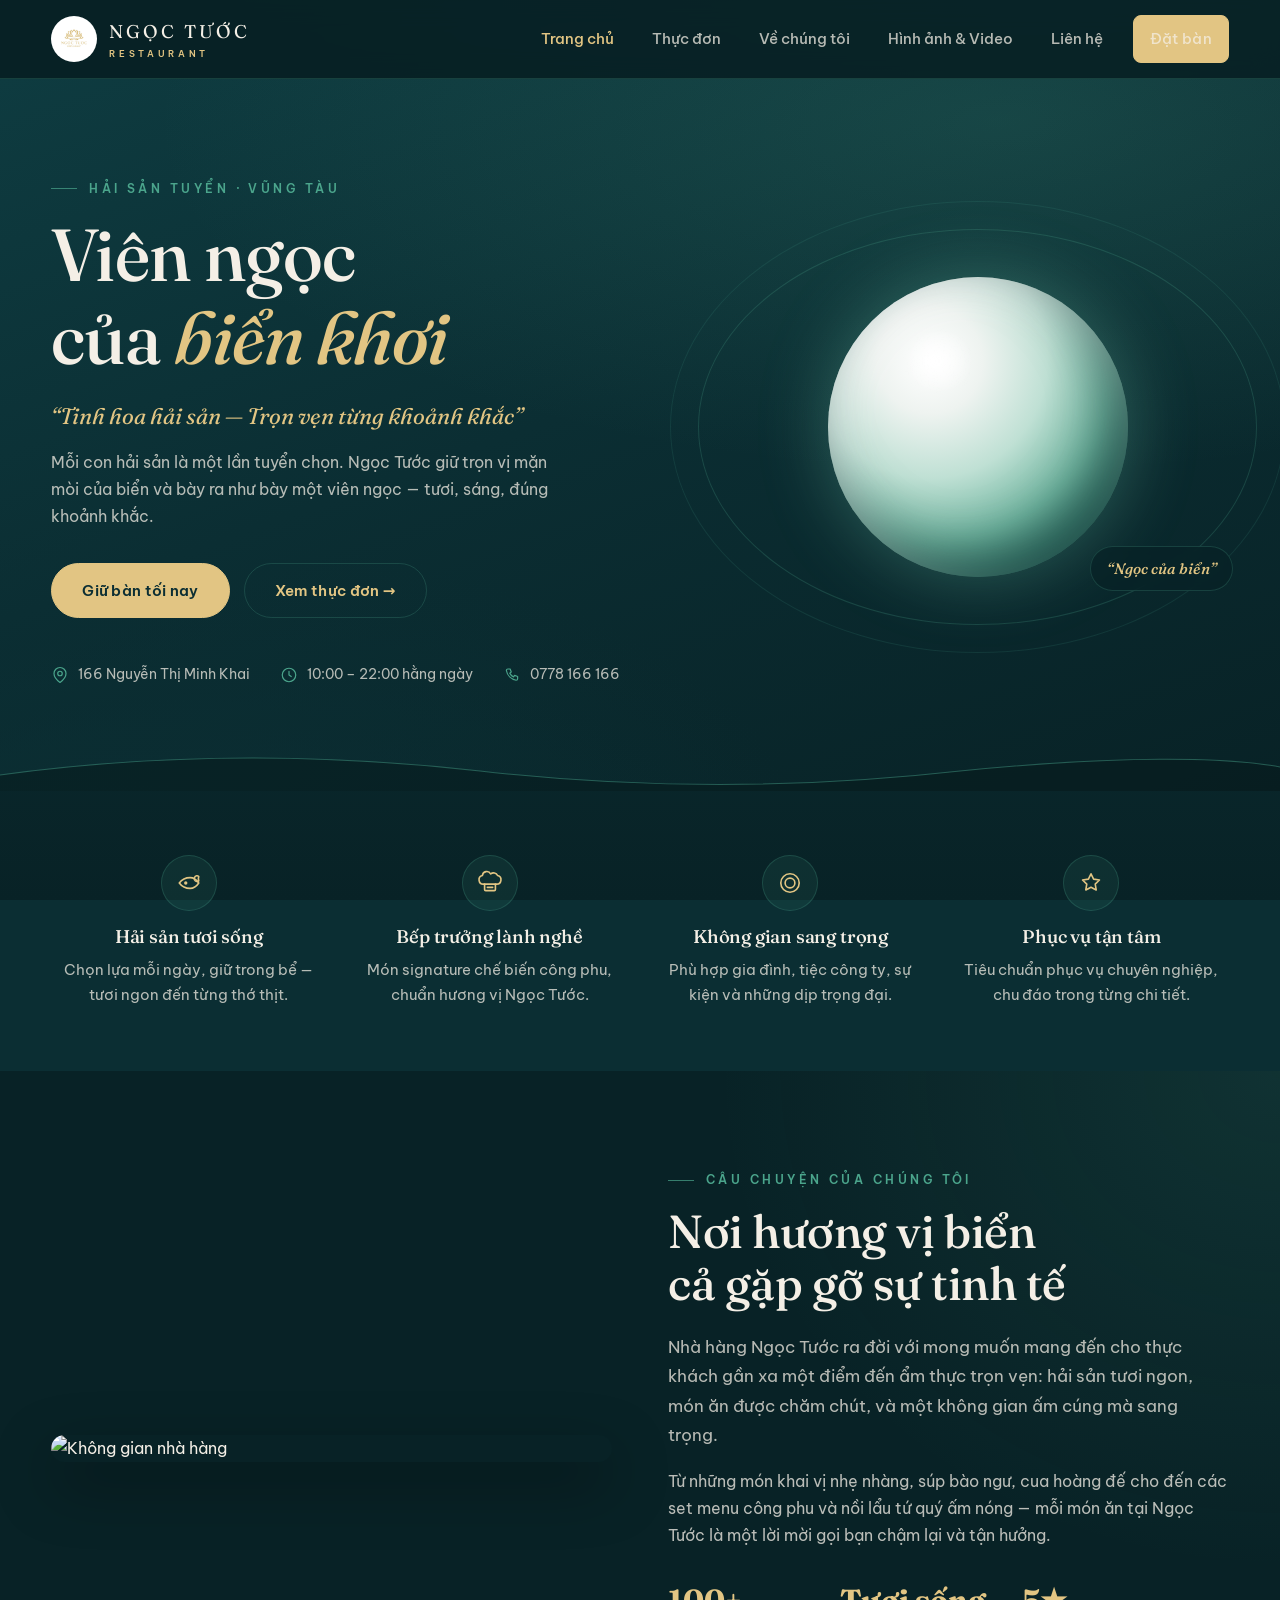
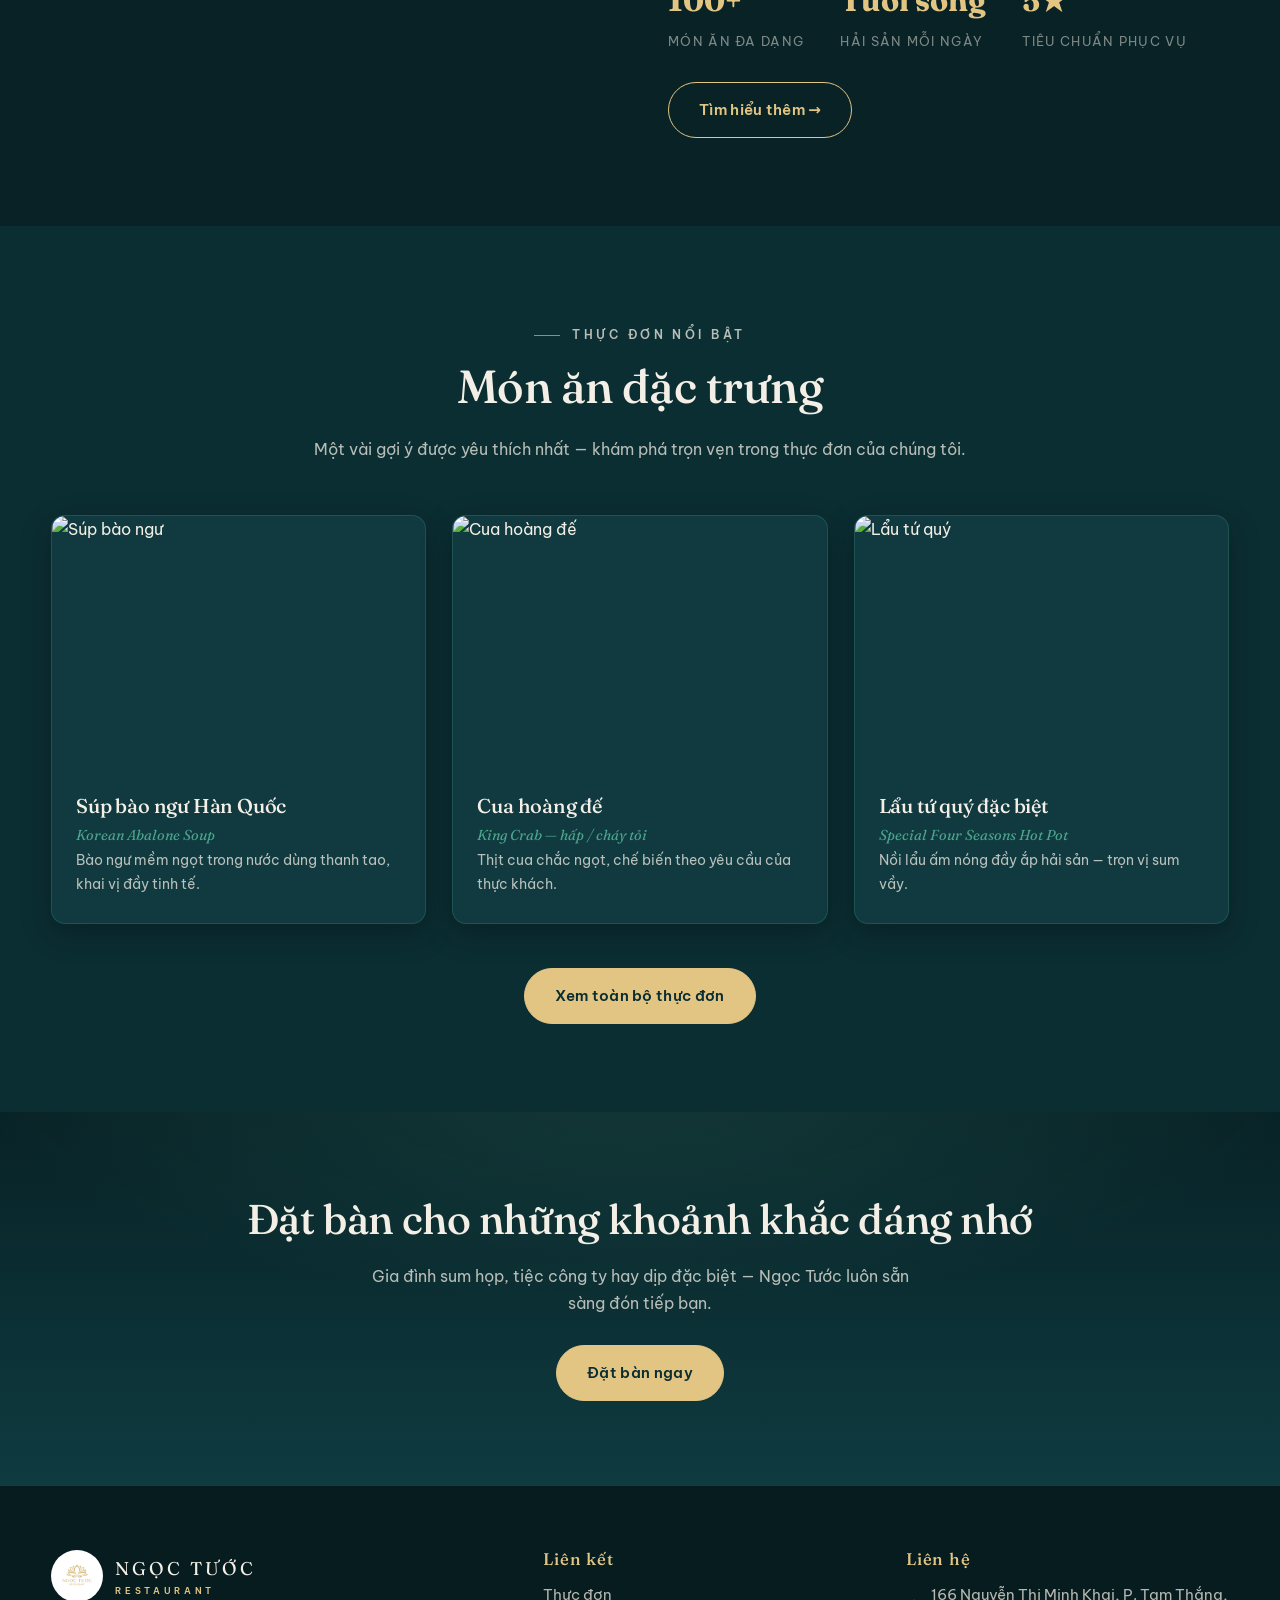
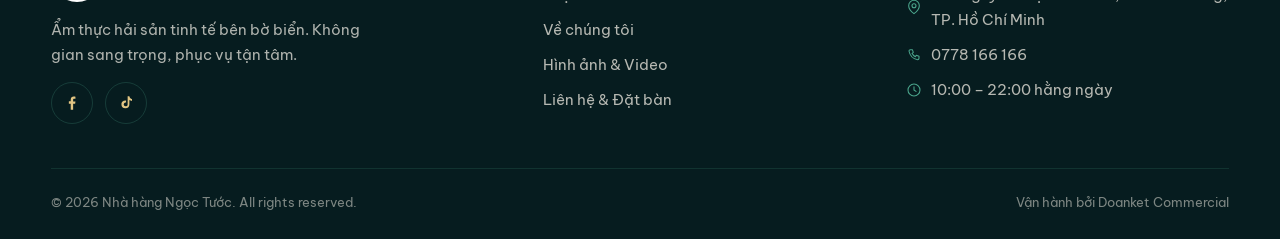
==== index.html @ 62fc62b0 "Khởi tạo website Nhà hàng Ngọc Tước Website tĩnh 5 trang (index, menu, about, gallery, contact) theo" ====
<!DOCTYPE html>
<html lang="vi">
<head>
<meta charset="UTF-8">
<meta name="viewport" content="width=device-width, initial-scale=1.0">
<title>Nhà hàng Ngọc Tước — Ẩm thực hải sản tinh tế | Vũng Tàu</title>
<meta name="description" content="Nhà hàng Ngọc Tước — không gian ẩm thực hải sản tinh tế tại 166 Nguyễn Thị Minh Khai, Phường Tam Thắng, TP. Hồ Chí Minh. Đặt bàn, tiệc, sự kiện.">
<meta property="og:title" content="Nhà hàng Ngọc Tước — Ẩm thực hải sản tinh tế">
<meta property="og:description" content="Không gian sang trọng, hải sản tươi sống, phục vụ tận tâm tại Vũng Tàu.">
<meta property="og:type" content="restaurant">
<link rel="icon" href="assets/logo.jpg">
<link rel="preconnect" href="https://fonts.googleapis.com">
<link rel="preconnect" href="https://fonts.gstatic.com" crossorigin>
<link href="https://fonts.googleapis.com/css2?family=Fraunces:ital,opsz,wght@0,9..144,400;0,9..144,500;0,9..144,600;1,9..144,500&family=Be+Vietnam+Pro:wght@300;400;500;600;700&display=swap" rel="stylesheet">
<link rel="stylesheet" href="css/style.css">
</head>
<body>

<!-- ===== HEADER ===== -->
<header class="site-header">
  <div class="container nav">
    <a href="index.html" class="brand">
      <img src="assets/logo.jpg" alt="Logo Ngọc Tước">
      <span class="brand-name">NGỌC TƯỚC<small>RESTAURANT</small></span>
    </a>
    <button class="nav-toggle" aria-label="Menu">☰</button>
    <ul class="nav-links">
      <li><a href="index.html" class="active">Trang chủ</a></li>
      <li><a href="menu.html">Thực đơn</a></li>
      <li><a href="about.html">Về chúng tôi</a></li>
      <li><a href="gallery.html">Hình ảnh &amp; Video</a></li>
      <li><a href="contact.html">Liên hệ</a></li>
      <li class="nav-cta"><a href="contact.html#dat-ban" class="btn btn--gold">Đặt bàn</a></li>
    </ul>
  </div>
</header>

<!-- ===== HERO ===== -->
<section class="hero">
  <div class="container hero-inner">
    <div class="hero-copy">
      <p class="eyebrow">Hải sản tuyển · Vũng Tàu</p>
      <h1>Viên ngọc<br>của <em>biển khơi</em></h1>
      <p class="tagline">“Tinh hoa hải sản — Trọn vẹn từng khoảnh khắc”</p>
      <p class="sub">Mỗi con hải sản là một lần tuyển chọn. Ngọc Tước giữ trọn vị mặn mòi của biển và bày ra như bày một viên ngọc — tươi, sáng, đúng khoảnh khắc.</p>
      <div class="hero-actions">
        <a href="contact.html#dat-ban" class="btn btn--gold">Giữ bàn tối nay</a>
        <a href="menu.html" class="btn btn--ghost">Xem thực đơn →</a>
      </div>
      <div class="hero-meta">
        <span><svg viewBox="0 0 24 24" fill="none" stroke="currentColor" stroke-width="1.6" stroke-linecap="round" stroke-linejoin="round"><path d="M20 10c0 6-8 12-8 12s-8-6-8-12a8 8 0 0116 0z"/><circle cx="12" cy="10" r="3"/></svg>166 Nguyễn Thị Minh Khai</span>
        <span><svg viewBox="0 0 24 24" fill="none" stroke="currentColor" stroke-width="1.6" stroke-linecap="round" stroke-linejoin="round"><circle cx="12" cy="12" r="9"/><path d="M12 7v5l3 2"/></svg>10:00 – 22:00 hằng ngày</span>
        <span><svg viewBox="0 0 24 24" fill="none" stroke="currentColor" stroke-width="1.6" stroke-linecap="round" stroke-linejoin="round"><path d="M6.5 4h3l1.5 4-2 1.5a11 11 0 005 5l1.5-2 4 1.5v3a2 2 0 01-2 2A16 16 0 014.5 6a2 2 0 012-2z"/></svg>0778 166 166</span>
      </div>
    </div>
    <div class="hero-pearl" aria-hidden="true">
      <div class="ring two"></div>
      <div class="ring"></div>
      <div class="pearl"></div>
      <div class="pearl-tag"><b>“Ngọc của biển”</b></div>
    </div>
  </div>
  <svg class="tide" viewBox="0 0 1200 44" preserveAspectRatio="none" aria-hidden="true">
    <path d="M0,28 C150,6 300,6 450,24 C600,42 750,42 900,24 C1050,8 1150,10 1200,20 L1200,44 L0,44 Z" fill="rgba(6,26,29,.55)"/>
    <path d="M0,28 C150,6 300,6 450,24 C600,42 750,42 900,24 C1050,8 1150,10 1200,20" fill="none" stroke="rgba(75,165,140,.45)" stroke-width="1"/>
  </svg>
</section>

<!-- ===== FEATURES ===== -->
<section class="section section--tight">
  <div class="container">
    <div class="features">
      <div class="feature reveal"><div class="ic"><svg viewBox="0 0 24 24" fill="none" stroke="currentColor" stroke-width="1.5" stroke-linecap="round" stroke-linejoin="round"><path d="M3 12c3-4 7-5 10-5 4 0 6 2 8 5-2 3-4 5-8 5-3 0-7-1-10-5z"/><path d="M17 7c1-2 3-2 4-1-.5 1.5-.5 2.5 0 4-1 1-3 1-4-1"/><circle cx="9" cy="12" r=".8" fill="currentColor"/></svg></div><h3>Hải sản tươi sống</h3><p>Chọn lựa mỗi ngày, giữ trong bể — tươi ngon đến từng thớ thịt.</p></div>
      <div class="feature reveal"><div class="ic"><svg viewBox="0 0 24 24" fill="none" stroke="currentColor" stroke-width="1.5" stroke-linecap="round" stroke-linejoin="round"><path d="M6 13a4 4 0 01-1-7.9 4 4 0 017.6-1.4A4 4 0 0119 5.1 4 4 0 0118 13z"/><path d="M7 13v5a1 1 0 001 1h8a1 1 0 001-1v-5"/><path d="M9.5 16h5"/></svg></div><h3>Bếp trưởng lành nghề</h3><p>Món signature chế biến công phu, chuẩn hương vị Ngọc Tước.</p></div>
      <div class="feature reveal"><div class="ic"><svg viewBox="0 0 24 24" fill="none" stroke="currentColor" stroke-width="1.5" stroke-linecap="round" stroke-linejoin="round"><circle cx="12" cy="12" r="8.5"/><circle cx="12" cy="12" r="4.5"/></svg></div><h3>Không gian sang trọng</h3><p>Phù hợp gia đình, tiệc công ty, sự kiện và những dịp trọng đại.</p></div>
      <div class="feature reveal"><div class="ic"><svg viewBox="0 0 24 24" fill="none" stroke="currentColor" stroke-width="1.5" stroke-linecap="round" stroke-linejoin="round"><path d="M12 3.5l2.4 4.9 5.4.8-3.9 3.8.9 5.4-4.8-2.5-4.8 2.5.9-5.4L4.2 9.2l5.4-.8z"/></svg></div><h3>Phục vụ tận tâm</h3><p>Tiêu chuẩn phục vụ chuyên nghiệp, chu đáo trong từng chi tiết.</p></div>
    </div>
  </div>
</section>

<!-- ===== ABOUT ===== -->
<section class="section about-band">
  <div class="container split">
    <div class="reveal">
      <img src="https://images.unsplash.com/photo-1559339352-11d035aa65de?auto=format&fit=crop&w=900&q=80" alt="Không gian nhà hàng">
    </div>
    <div class="reveal">
      <p class="eyebrow">Câu chuyện của chúng tôi</p>
      <h2 class="section-title">Nơi hương vị biển cả gặp gỡ sự tinh tế</h2>
      <p class="lead">Nhà hàng Ngọc Tước ra đời với mong muốn mang đến cho thực khách gần xa một điểm đến ẩm thực trọn vẹn: hải sản tươi ngon, món ăn được chăm chút, và một không gian ấm cúng mà sang trọng.</p>
      <p style="color:rgba(247,242,233,.75)">Từ những món khai vị nhẹ nhàng, súp bào ngư, cua hoàng đế cho đến các set menu công phu và nồi lẩu tứ quý ấm nóng — mỗi món ăn tại Ngọc Tước là một lời mời gọi bạn chậm lại và tận hưởng.</p>
      <div class="stats">
        <div class="stat"><b>100+</b><span>Món ăn đa dạng</span></div>
        <div class="stat"><b>Tươi sống</b><span>Hải sản mỗi ngày</span></div>
        <div class="stat"><b>5★</b><span>Tiêu chuẩn phục vụ</span></div>
      </div>
      <div style="margin-top:28px"><a href="about.html" class="btn btn--ghost" style="border-color:var(--gold-light);color:var(--gold-light)">Tìm hiểu thêm →</a></div>
    </div>
  </div>
</section>

<!-- ===== SIGNATURE MENU PREVIEW ===== -->
<section class="section">
  <div class="container">
    <div class="section-head reveal">
      <p class="eyebrow">Thực đơn nổi bật</p>
      <h2 class="section-title">Món ăn đặc trưng</h2>
      <p>Một vài gợi ý được yêu thích nhất — khám phá trọn vẹn trong thực đơn của chúng tôi.</p>
    </div>
    <div class="menu-grid">
      <article class="menu-card reveal">
        <div class="thumb"><img src="https://images.unsplash.com/photo-1559737558-2f5a35f4523b?auto=format&fit=crop&w=700&q=80" alt="Súp bào ngư"></div>
        <div class="body"><h3>Súp bào ngư Hàn Quốc</h3><p class="en">Korean Abalone Soup</p><p>Bào ngư mềm ngọt trong nước dùng thanh tao, khai vị đầy tinh tế.</p></div>
      </article>
      <article class="menu-card reveal">
        <div class="thumb"><img src="https://images.unsplash.com/photo-1550747545-c896b5f89ff7?auto=format&fit=crop&w=700&q=80" alt="Cua hoàng đế"></div>
        <div class="body"><h3>Cua hoàng đế</h3><p class="en">King Crab — hấp / cháy tỏi</p><p>Thịt cua chắc ngọt, chế biến theo yêu cầu của thực khách.</p></div>
      </article>
      <article class="menu-card reveal">
        <div class="thumb"><img src="https://images.unsplash.com/photo-1585032226651-759b368d7246?auto=format&fit=crop&w=700&q=80" alt="Lẩu tứ quý"></div>
        <div class="body"><h3>Lẩu tứ quý đặc biệt</h3><p class="en">Special Four Seasons Hot Pot</p><p>Nồi lẩu ấm nóng đầy ắp hải sản — trọn vị sum vầy.</p></div>
      </article>
    </div>
    <div style="text-align:center;margin-top:44px" class="reveal">
      <a href="menu.html" class="btn btn--gold">Xem toàn bộ thực đơn</a>
    </div>
  </div>
</section>

<!-- ===== CTA ===== -->
<section class="cta-band">
  <div class="container reveal">
    <h2>Đặt bàn cho những khoảnh khắc đáng nhớ</h2>
    <p>Gia đình sum họp, tiệc công ty hay dịp đặc biệt — Ngọc Tước luôn sẵn sàng đón tiếp bạn.</p>
    <a href="contact.html#dat-ban" class="btn btn--gold">Đặt bàn ngay</a>
  </div>
</section>

<!-- ===== FOOTER ===== -->
<footer class="site-footer">
  <div class="container">
    <div class="footer-grid">
      <div>
        <div class="footer-brand">
          <img src="assets/logo.jpg" alt="Ngọc Tước">
          <span class="brand-name" style="color:var(--ivory)">NGỌC TƯỚC<small>RESTAURANT</small></span>
        </div>
        <p style="color:rgba(247,242,233,.7);font-size:.92rem;max-width:340px">Ẩm thực hải sản tinh tế bên bờ biển. Không gian sang trọng, phục vụ tận tâm.</p>
        <div class="socials">
          <a href="https://www.facebook.com/profile.php?id=100064023433682" target="_blank" rel="noopener" aria-label="Facebook"><svg viewBox="0 0 24 24" fill="currentColor"><path d="M13.5 21v-8h2.7l.4-3.1h-3.1V7.9c0-.9.25-1.5 1.5-1.5h1.6V3.6c-.28-.04-1.24-.12-2.36-.12-2.33 0-3.93 1.42-3.93 4.04v2.25H7.8V13h2.5v8z"/></svg></a>
          <a href="https://www.tiktok.com/@nhahangngoctuoc" target="_blank" rel="noopener" aria-label="TikTok"><svg viewBox="0 0 24 24" fill="currentColor"><path d="M16.5 3c.3 2 1.5 3.4 3.5 3.6v2.6c-1.3 0-2.5-.4-3.5-1.1v5.7a5.3 5.3 0 11-5.3-5.3c.3 0 .6 0 .9.1v2.7a2.6 2.6 0 102.1 2.5V3z"/></svg></a>
        </div>
      </div>
      <div>
        <h4>Liên kết</h4>
        <a href="menu.html">Thực đơn</a>
        <a href="about.html">Về chúng tôi</a>
        <a href="gallery.html">Hình ảnh &amp; Video</a>
        <a href="contact.html">Liên hệ &amp; Đặt bàn</a>
      </div>
      <div>
        <h4>Liên hệ</h4>
        <a href="https://maps.google.com/?q=166+Nguyen+Thi+Minh+Khai+Tam+Thang+Vung+Tau" target="_blank" rel="noopener"><svg viewBox="0 0 24 24" fill="none" stroke="currentColor" stroke-width="1.6" stroke-linecap="round" stroke-linejoin="round"><path d="M20 10c0 6-8 12-8 12s-8-6-8-12a8 8 0 0116 0z"/><circle cx="12" cy="10" r="3"/></svg>166 Nguyễn Thị Minh Khai, P. Tam Thắng, TP. Hồ Chí Minh</a>
        <a href="tel:0778166166"><svg viewBox="0 0 24 24" fill="none" stroke="currentColor" stroke-width="1.6" stroke-linecap="round" stroke-linejoin="round"><path d="M6.5 4h3l1.5 4-2 1.5a11 11 0 005 5l1.5-2 4 1.5v3a2 2 0 01-2 2A16 16 0 014.5 6a2 2 0 012-2z"/></svg>0778 166 166</a>
        <a href="#"><svg viewBox="0 0 24 24" fill="none" stroke="currentColor" stroke-width="1.6" stroke-linecap="round" stroke-linejoin="round"><circle cx="12" cy="12" r="9"/><path d="M12 7v5l3 2"/></svg>10:00 – 22:00 hằng ngày</a>
      </div>
    </div>
    <div class="footer-bottom">
      <span>© <span id="year">2026</span> Nhà hàng Ngọc Tước. All rights reserved.</span>
      <span>Vận hành bởi Doanket Commercial</span>
    </div>
  </div>
</footer>

<script src="js/main.js"></script>
</body>
</html>
---- css/style.css ----
/* ===========================================================
   Ngoc Tuoc Restaurant — Global Styles
   Direction: "Ngọc của biển" — biển sâu · xà cừ · ngọc bích,
   vàng sen điểm xuyết. Fraunces × Be Vietnam Pro.
   =========================================================== */
:root{
  /* deep-sea grounds */
  --abyss:#0b2e33;
  --abyss-2:#0e3b40;
  --abyss-3:#082226;
  --panel:#103a3f;         /* card surface */
  --panel-2:#0d3236;
  /* nacre / pearl text */
  --nacre:#f4efe6;
  --nacre-dim:rgba(244,239,230,.74);
  --nacre-faint:rgba(244,239,230,.5);
  /* jade accent */
  --jade:#4ba58c;
  --jade-deep:#2e7d6b;
  /* gold — demoted to accent */
  --gold:#c9a24b;
  --gold-light:#e2c583;
  --gold-dark:#d8b25e;      /* kept light enough to read on dark */
  /* legacy aliases still referenced by inline styles */
  --ink:#0b2e33;
  --ink-2:#0e3b40;
  --charcoal:#061c1f;
  --ivory:#f4efe6;
  --paper:#103a3f;          /* cards inherit dark panel */
  --muted:rgba(244,239,230,.5);
  --line:rgba(75,165,140,.24);
  --shadow:0 22px 60px rgba(0,0,0,.4);
  --radius:14px;
  --serif:"Fraunces","Cormorant Garamond",Georgia,"Times New Roman",serif;
  --sans:"Be Vietnam Pro","Segoe UI",system-ui,-apple-system,sans-serif;
}
*{box-sizing:border-box}
html{scroll-behavior:smooth}
body{
  margin:0;font-family:var(--sans);color:var(--nacre);
  line-height:1.7;font-size:16px;-webkit-font-smoothing:antialiased;
  background:var(--abyss);
  background-image:
    radial-gradient(120% 80% at 82% -5%,rgba(75,165,140,.12),transparent 55%),
    linear-gradient(180deg,var(--abyss-2),var(--abyss) 55%,var(--abyss-3));
  background-repeat:no-repeat;
  background-size:100% 100vh;
}
img{max-width:100%;display:block}
a{color:inherit;text-decoration:none}
h1,h2,h3,h4{font-family:var(--serif);font-weight:500;line-height:1.12;margin:0 0 .5em;letter-spacing:-.01em}
h1,h2{text-wrap:balance}
.container{width:min(1180px,92%);margin-inline:auto}
.section{padding:88px 0;position:relative}
.section--tight{padding:56px 0}
.eyebrow{
  font-family:var(--sans);letter-spacing:.3em;text-transform:uppercase;
  font-size:.72rem;font-weight:600;color:var(--jade);margin-bottom:16px;
  display:inline-flex;align-items:center;gap:12px;
}
.eyebrow::before{content:"";width:26px;height:1px;background:currentColor;opacity:.7}
.section-head .eyebrow{justify-content:center}
.section-title{font-size:clamp(1.9rem,4vw,2.9rem);color:var(--nacre)}
.section-head{text-align:center;max-width:720px;margin:0 auto 52px}
.section-head p{color:var(--nacre-dim)}
.lead{font-size:1.08rem;color:var(--nacre-dim)}

/* ---------- Buttons ---------- */
.btn{
  display:inline-flex;align-items:center;gap:.55em;cursor:pointer;
  font-family:var(--sans);font-weight:600;font-size:.95rem;letter-spacing:.02em;
  padding:14px 30px;border-radius:50px;border:1.5px solid transparent;
  transition:transform .22s ease,background .22s ease,color .22s ease,border-color .22s ease;
}
.btn svg{width:18px;height:18px}
.btn--gold{background:var(--gold-light);color:var(--abyss);border-color:var(--gold-light)}
.btn--gold:hover{background:#fff;border-color:#fff;transform:translateY(-2px)}
.btn--ghost{background:transparent;color:var(--gold-light);border-color:var(--line)}
.btn--ghost:hover{border-color:var(--gold-light);transform:translateY(-2px)}
.btn--light{border-color:rgba(244,239,230,.45);color:var(--nacre)}
.btn--light:hover{background:var(--nacre);color:var(--abyss);border-color:var(--nacre)}
:focus-visible{outline:2px solid var(--gold-light);outline-offset:3px}

/* ---------- Header / Nav ---------- */
.site-header{
  position:sticky;top:0;z-index:50;background:rgba(7,29,32,.82);
  backdrop-filter:blur(12px);border-bottom:1px solid var(--line);
}
.nav{display:flex;align-items:center;justify-content:space-between;height:78px}
.brand{display:flex;align-items:center;gap:12px}
.brand img{width:46px;height:46px;border-radius:50%;background:#fff;padding:3px}
.brand-name{font-family:var(--serif);color:var(--nacre);font-size:1.15rem;letter-spacing:.16em}
.brand-name small{display:block;font-family:var(--sans);font-size:.55rem;letter-spacing:.42em;color:var(--gold-light);font-weight:600}
.nav-links{display:flex;gap:6px;align-items:center;list-style:none;margin:0;padding:0}
.nav-links a{
  color:var(--nacre-dim);padding:10px 16px;border-radius:8px;font-size:.92rem;
  font-weight:500;transition:color .2s;
}
.nav-links a:hover,.nav-links a.active{color:var(--gold-light)}
.nav-cta{margin-left:8px}
.nav-toggle{display:none;background:none;border:0;color:var(--gold-light);font-size:1.6rem;cursor:pointer}

/* ---------- Hero ---------- */
.hero{
  position:relative;overflow:hidden;
  background:
    radial-gradient(120% 90% at 78% 6%,rgba(75,165,140,.18),transparent 55%),
    radial-gradient(90% 70% at 8% 105%,rgba(11,46,51,.9),transparent 60%),
    linear-gradient(160deg,var(--abyss-2),var(--abyss) 46%,var(--abyss-3));
}
.hero-inner{display:grid;grid-template-columns:1.12fr .88fr;gap:36px;align-items:center;
  padding:88px 0 104px}
.hero-copy h1{font-size:clamp(2.6rem,6.2vw,4.6rem);color:var(--nacre);margin-bottom:18px}
.hero-copy h1 em{font-style:italic;color:var(--gold-light)}
.hero .tagline{font-family:var(--serif);font-style:italic;color:var(--gold-light);
  font-size:clamp(1.05rem,2.2vw,1.4rem);margin:0 0 14px}
.hero p.sub{color:var(--nacre-dim);max-width:46ch;margin:0 0 32px}
.hero-actions{display:flex;gap:14px;align-items:center;flex-wrap:wrap}
.hero-meta{margin-top:44px;display:flex;gap:30px;flex-wrap:wrap}
.hero-meta span{display:inline-flex;align-items:center;gap:9px;font-size:.9rem;color:var(--nacre-dim)}
.hero-meta svg{width:18px;height:18px;color:var(--jade);flex:none}

/* pearl — signature element */
.hero-pearl{position:relative;display:grid;place-items:center;min-height:340px}
.pearl{width:min(300px,32vw);aspect-ratio:1;border-radius:50%;position:relative;
  background:radial-gradient(circle at 34% 28%,#ffffff 0%,#eef3f0 18%,#bfe0d4 40%,#6fb6a0 62%,#2e7d6b 82%,#123d38 100%);
  box-shadow:0 0 70px rgba(120,210,185,.32),inset -18px -22px 52px rgba(8,34,38,.55),
    inset 14px 16px 42px rgba(255,255,255,.5);
  animation:float 7s ease-in-out infinite}
.pearl::after{content:"";position:absolute;left:24%;top:18%;width:26%;height:20%;border-radius:50%;
  background:radial-gradient(circle,rgba(255,255,255,.9),transparent 70%);filter:blur(2px)}
.hero-pearl .ring{position:absolute;inset:-28px;border:1px solid var(--line);border-radius:50%}
.hero-pearl .ring.two{inset:-56px;border-color:rgba(75,165,140,.14)}
.pearl-tag{position:absolute;bottom:6px;right:-4px;background:rgba(8,34,38,.72);
  border:1px solid var(--line);border-radius:40px;padding:8px 16px;backdrop-filter:blur(4px)}
.pearl-tag b{font-family:var(--serif);font-style:italic;font-weight:500;font-size:.95rem;color:var(--gold-light)}
@keyframes float{0%,100%{transform:translateY(0)}50%{transform:translateY(-14px)}}

/* tide divider */
.tide{display:block;width:100%;height:44px;position:relative;z-index:2}
.hero .tide{margin-top:-44px}

/* ---------- Feature strip ---------- */
.features{display:grid;grid-template-columns:repeat(4,1fr);gap:26px}
.feature{text-align:center;padding:8px}
.feature .ic{width:56px;height:56px;margin:0 auto 16px;border-radius:50%;display:grid;place-items:center;
  color:var(--gold-light);background:rgba(75,165,140,.1);border:1px solid var(--line)}
.feature .ic svg{width:26px;height:26px}
.feature h3{font-size:1.15rem;color:var(--nacre)}
.feature p{color:var(--nacre-dim);font-size:.92rem;margin:0}

/* ---------- About split ---------- */
.split{display:grid;grid-template-columns:1fr 1fr;gap:56px;align-items:center}
.split img{border-radius:var(--radius);box-shadow:var(--shadow);width:100%;height:100%;object-fit:cover}
.about-band{background:
  radial-gradient(80% 120% at 100% 0,rgba(75,165,140,.12),transparent 55%),
  var(--abyss-3)}
.about-band .section-title{color:var(--nacre)}
.about-band .lead{color:var(--nacre-dim)}
.stats{display:flex;gap:36px;margin-top:26px;flex-wrap:wrap}
.stat b{font-family:var(--serif);color:var(--gold-light);font-size:1.9rem;display:block}
.stat span{font-size:.82rem;color:var(--nacre-faint);text-transform:uppercase;letter-spacing:.1em}

/* ---------- Menu categories ---------- */
.menu-grid{display:grid;grid-template-columns:repeat(3,1fr);gap:26px}
.menu-card{
  background:var(--panel);border:1px solid var(--line);border-radius:var(--radius);
  overflow:hidden;box-shadow:0 10px 30px rgba(0,0,0,.28);transition:transform .28s ease,box-shadow .28s ease,border-color .28s ease;
}
.menu-card:hover{transform:translateY(-6px);box-shadow:var(--shadow);border-color:rgba(75,165,140,.45)}
.menu-card .thumb{aspect-ratio:16/11;overflow:hidden}
.menu-card .thumb img{width:100%;height:100%;object-fit:cover;transition:transform .4s ease}
.menu-card:hover .thumb img{transform:scale(1.06)}
.menu-card .body{padding:22px 24px 26px}
.menu-card h3{font-size:1.25rem;margin-bottom:6px;color:var(--nacre)}
.menu-card p{color:var(--nacre-dim);font-size:.9rem;margin:0}
.menu-card .en{color:var(--jade);font-family:var(--serif);font-style:italic;font-size:.9rem}

/* ---------- Dish list (signature, numbered flow) ---------- */
.dish-list{display:grid;grid-template-columns:1fr 1fr;gap:8px 48px;margin-top:8px;counter-reset:dish}
.dish{display:flex;justify-content:space-between;align-items:baseline;gap:16px;padding:16px 0;
  border-bottom:1px solid rgba(75,165,140,.18)}
.dish .info{display:flex;align-items:baseline;gap:14px}
.dish .info::before{counter-increment:dish;content:counter(dish,decimal-leading-zero);
  font-family:var(--serif);font-size:.85rem;color:var(--gold);letter-spacing:.04em;
  font-variant-numeric:tabular-nums;flex:none;padding-top:2px}
.dish .info b{font-family:var(--serif);font-size:1.05rem;font-weight:500;color:var(--nacre)}
.dish .info span{display:block;color:var(--nacre-faint);font-size:.82rem;font-style:italic}
.dish .price{color:var(--gold-light);font-weight:600;white-space:nowrap;font-variant-numeric:tabular-nums}

/* ---------- Social / feeds ---------- */
.feed-grid{display:grid;grid-template-columns:1fr 1fr;gap:40px;align-items:start}
.feed-col h3{display:flex;align-items:center;gap:10px;font-size:1.4rem;color:var(--nacre)}
.feed-col h3 svg{width:22px;height:22px}
.feed-box{
  background:var(--panel);border:1px solid var(--line);border-radius:var(--radius);
  padding:18px;box-shadow:0 10px 30px rgba(0,0,0,.25);min-height:520px;
  display:flex;justify-content:center;overflow:hidden;
}
.feed-note{font-size:.85rem;color:var(--nacre-faint);margin:12px 2px 0}
.feed-note a{color:var(--gold-light);font-weight:600}

/* ---------- Contact ---------- */
.contact-grid{display:grid;grid-template-columns:1fr 1fr;gap:44px}
.info-list{list-style:none;padding:0;margin:0}
.info-list li{display:flex;gap:16px;padding:16px 0;border-bottom:1px solid var(--line)}
.info-list .ic{color:var(--jade);flex:none;width:30px;display:flex;justify-content:center;padding-top:2px}
.info-list .ic svg{width:22px;height:22px}
.info-list b{display:block;font-family:var(--serif);font-size:1.05rem;color:var(--nacre)}
.info-list span{color:var(--nacre-dim);font-size:.92rem}
.info-list a{color:var(--gold-light)}
.map-frame{border-radius:var(--radius);overflow:hidden;box-shadow:var(--shadow);min-height:340px;border:0;margin-top:22px;filter:saturate(.9)}
.form-card{background:var(--panel);border:1px solid var(--line);border-radius:var(--radius);padding:34px;box-shadow:var(--shadow)}
.form-card .section-title{color:var(--nacre)}
.form-row{display:grid;grid-template-columns:1fr 1fr;gap:16px}
.field{margin-bottom:16px}
.field label{display:block;font-size:.82rem;font-weight:600;margin-bottom:6px;color:var(--nacre-dim)}
.field input,.field select,.field textarea{
  width:100%;padding:12px 14px;border:1px solid var(--line);border-radius:9px;
  font-family:var(--sans);font-size:.95rem;background:rgba(255,255,255,.05);color:var(--nacre);
  transition:border-color .2s,box-shadow .2s;
}
.field input::placeholder,.field textarea::placeholder{color:var(--nacre-faint)}
.field select{color:var(--nacre)}
.field select option{color:#111;background:#fff}
.field input:focus,.field select:focus,.field textarea:focus{outline:0;border-color:var(--gold-light);box-shadow:0 0 0 3px rgba(226,197,131,.18)}
.field input[type=date],.field input[type=time]{color-scheme:dark}
.form-msg{margin-top:14px;padding:12px 16px;border-radius:9px;background:#eaf3ee;color:#2f6b32;font-size:.9rem;display:none}

/* ---------- CTA band ---------- */
.cta-band{
  position:relative;text-align:center;color:var(--nacre);padding:84px 0;overflow:hidden;
  background:
    radial-gradient(90% 120% at 50% -20%,rgba(75,165,140,.2),transparent 60%),
    linear-gradient(180deg,var(--abyss-3),var(--abyss-2));
}
.cta-band h2{color:var(--nacre);font-size:clamp(1.8rem,4vw,2.6rem)}
.cta-band p{color:var(--nacre-dim);max-width:560px;margin:10px auto 28px}

/* ---------- Footer ---------- */
.site-footer{background:var(--charcoal);color:var(--nacre-dim);padding:64px 0 26px;border-top:1px solid var(--line)}
.footer-grid{display:grid;grid-template-columns:1.4fr 1fr 1fr;gap:40px}
.site-footer h4{color:var(--gold-light);font-size:1.05rem;letter-spacing:.05em}
.site-footer a{color:var(--nacre-dim);font-size:.92rem;display:flex;align-items:center;gap:9px;padding:5px 0;transition:color .2s}
.site-footer a:hover{color:var(--gold-light)}
.site-footer a svg{width:16px;height:16px;color:var(--jade);flex:none}
.footer-brand{display:flex;align-items:center;gap:12px;margin-bottom:14px}
.footer-brand img{width:52px;height:52px;border-radius:50%;background:#fff;padding:3px}
.footer-brand a{padding:0}
.socials{display:flex;gap:12px;margin-top:14px}
.socials a{
  width:42px;height:42px;border-radius:50%;border:1px solid var(--line);
  display:grid;place-items:center;color:var(--gold-light);padding:0;
}
.socials a svg{width:18px;height:18px;color:currentColor}
.socials a:hover{background:var(--gold-light);color:var(--abyss);border-color:var(--gold-light)}
.footer-bottom{border-top:1px solid rgba(75,165,140,.16);margin-top:44px;padding-top:22px;
  display:flex;justify-content:space-between;flex-wrap:wrap;gap:10px;font-size:.82rem;color:var(--nacre-faint)}

/* ---------- Page banner ---------- */
.page-banner{
  position:relative;color:var(--nacre);text-align:center;padding:104px 0 84px;overflow:hidden;
  background:
    radial-gradient(90% 140% at 50% -30%,rgba(75,165,140,.2),transparent 60%),
    linear-gradient(160deg,var(--abyss-2),var(--abyss) 55%,var(--abyss-3));
}
.page-banner .eyebrow{justify-content:center}
.page-banner h1{font-size:clamp(2.2rem,5vw,3.4rem);color:var(--nacre)}
.page-banner p{color:var(--nacre-dim);max-width:560px;margin:8px auto 0}

/* ---------- Creed (philosophy emphasis block) ---------- */
.creed{
  max-width:640px;margin:36px auto;padding:26px 34px;
  border-left:3px solid var(--gold);
  background:linear-gradient(90deg,rgba(201,162,75,.1),transparent);
  text-align:left;
}
.creed p{
  margin:8px 0;font-family:var(--serif);font-style:italic;
  font-size:1.14rem;line-height:1.55;color:var(--nacre);
}
.creed p::before{content:"—  ";color:var(--gold-light);font-style:normal}
.philosophy-body{max-width:820px;margin:0 auto;text-align:center;font-size:1.06rem;color:var(--nacre-dim)}
.philosophy-body p{margin:0 0 16px}
.philosophy-body b{color:var(--nacre)}
.philosophy-closing{
  max-width:760px;margin:30px auto 0;text-align:center;
  font-family:var(--serif);font-size:1.3rem;line-height:1.5;color:var(--nacre);
}
.philosophy-closing b{color:var(--gold-light)}

/* ---------- Reveal animation ---------- */
.reveal{opacity:0;transform:translateY(26px);transition:opacity .7s cubic-bezier(.2,.7,.2,1),transform .7s cubic-bezier(.2,.7,.2,1)}
.reveal.in{opacity:1;transform:none}
@media(prefers-reduced-motion:reduce){
  .reveal{opacity:1;transform:none;transition:none}
  .pearl{animation:none}
  html{scroll-behavior:auto}
}

/* ---------- Responsive ---------- */
@media(max-width:920px){
  .features{grid-template-columns:repeat(2,1fr)}
  .split,.feed-grid,.contact-grid,.hero-inner{grid-template-columns:1fr;gap:34px}
  .hero-inner{padding:64px 0 84px}
  .hero-pearl{min-height:260px;order:-1}
  .menu-grid{grid-template-columns:repeat(2,1fr)}
  .dish-list{grid-template-columns:1fr}
  .footer-grid{grid-template-columns:1fr 1fr}
}
@media(max-width:640px){
  .section{padding:60px 0}
  .menu-grid{grid-template-columns:1fr}
  .form-row{grid-template-columns:1fr}
  .footer-grid{grid-template-columns:1fr}
  .hero-meta{gap:16px 24px}
  .nav-links{
    position:fixed;inset:78px 0 auto 0;background:rgba(7,29,32,.98);
    flex-direction:column;gap:0;padding:14px 0;display:none;border-bottom:1px solid var(--line);
  }
  .nav-links.open{display:flex}
  .nav-links a{padding:14px 24px;border-radius:0}
  .nav-links li{width:100%}
  .nav-cta{margin:10px 24px}
  .nav-toggle{display:block}
}
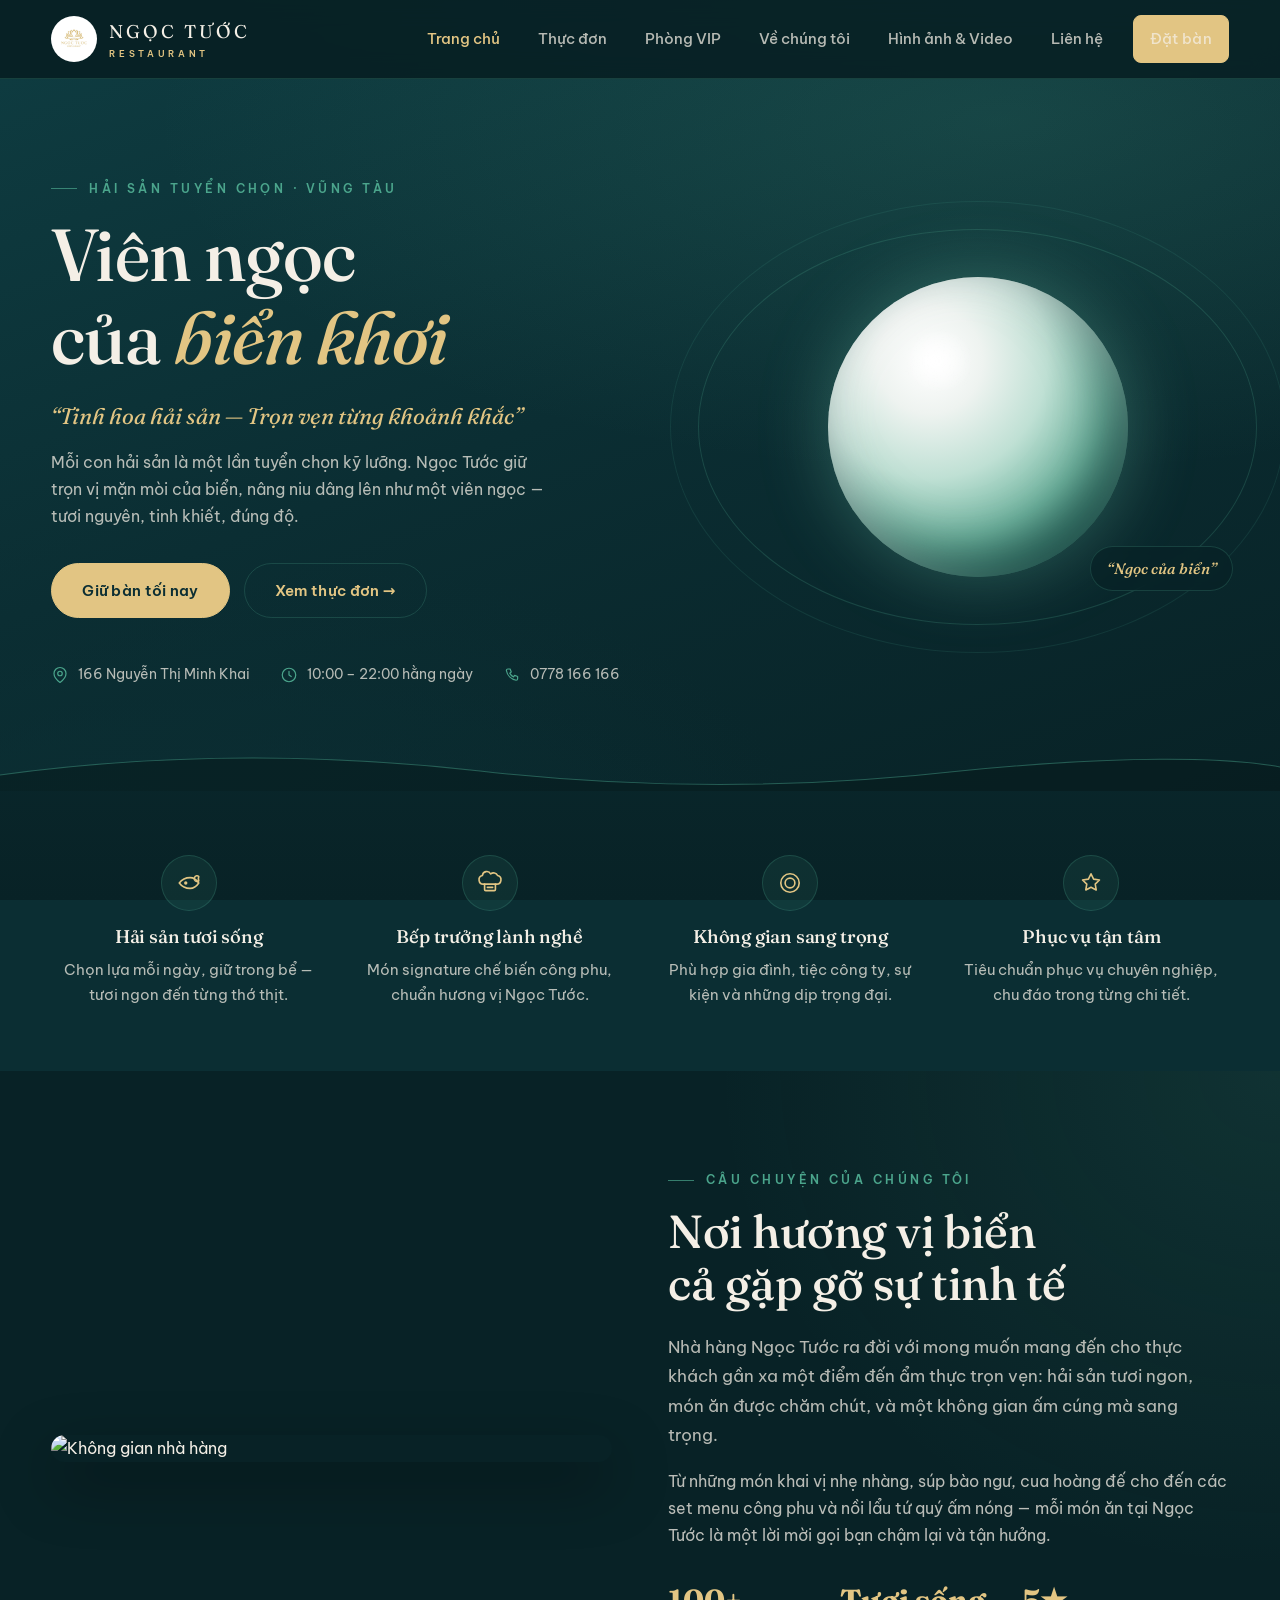
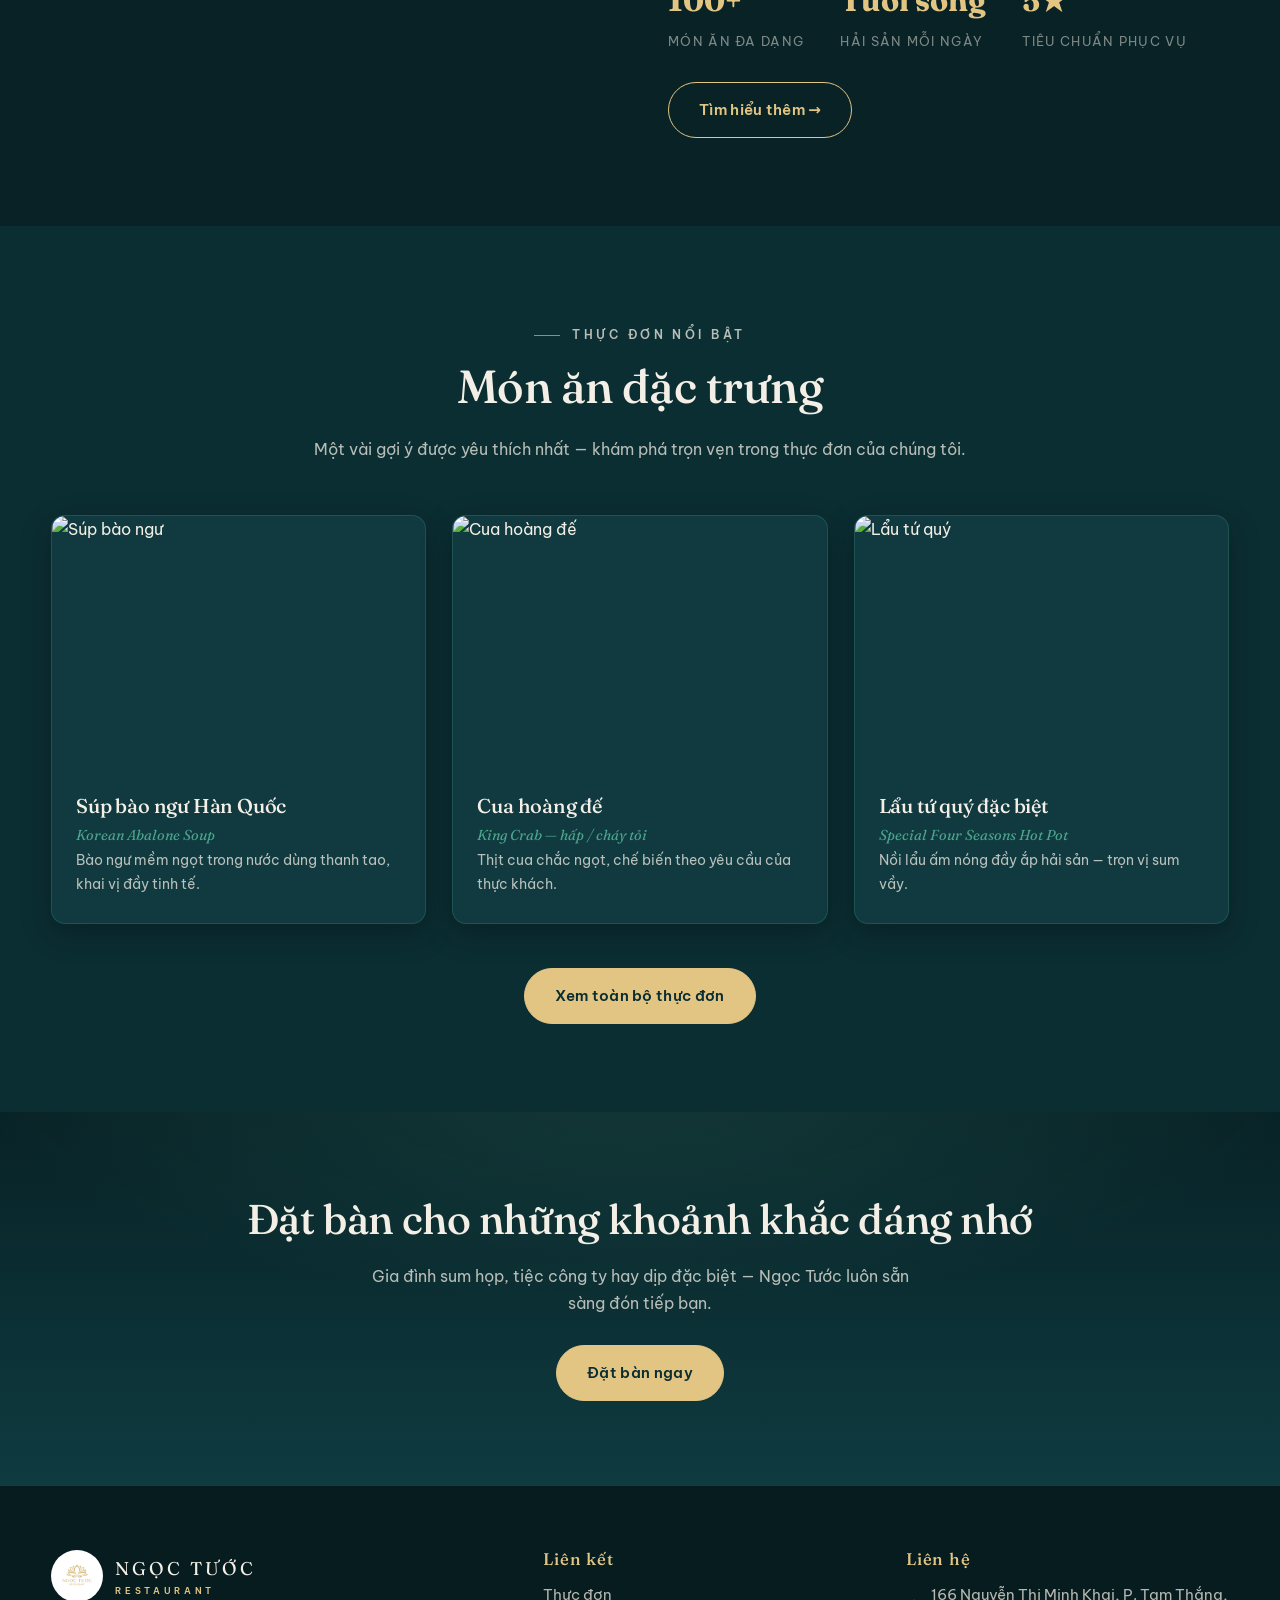
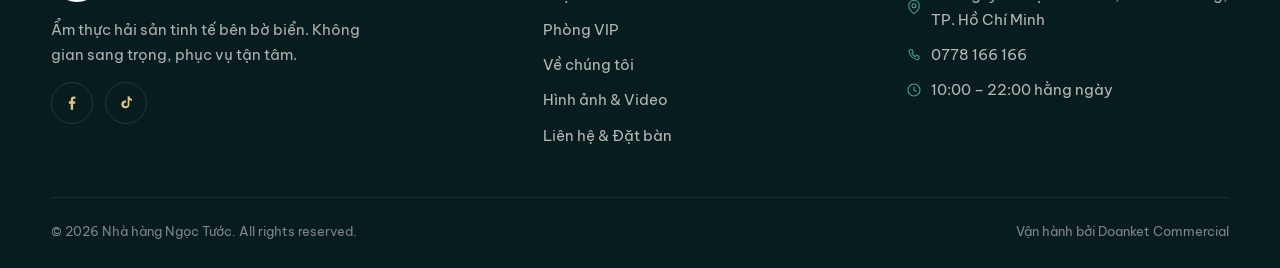
==== commit 89202a17: "Thêm trang Phòng VIP, tinh chỉnh hero & định vị Vũng Tàu - phong.html: 13 phòng VIP (ảnh thật + mô t" ====
--- a/index.html
+++ b/index.html
@@ -27,6 +27,7 @@
     <ul class="nav-links">
       <li><a href="index.html" class="active">Trang chủ</a></li>
       <li><a href="menu.html">Thực đơn</a></li>
+      <li><a href="phong.html">Phòng VIP</a></li>
       <li><a href="about.html">Về chúng tôi</a></li>
       <li><a href="gallery.html">Hình ảnh &amp; Video</a></li>
       <li><a href="contact.html">Liên hệ</a></li>
@@ -39,10 +40,10 @@
 <section class="hero">
   <div class="container hero-inner">
     <div class="hero-copy">
-      <p class="eyebrow">Hải sản tuyển · Vũng Tàu</p>
+      <p class="eyebrow">Hải sản tuyển chọn · Vũng Tàu</p>
       <h1>Viên ngọc<br>của <em>biển khơi</em></h1>
       <p class="tagline">“Tinh hoa hải sản — Trọn vẹn từng khoảnh khắc”</p>
-      <p class="sub">Mỗi con hải sản là một lần tuyển chọn. Ngọc Tước giữ trọn vị mặn mòi của biển và bày ra như bày một viên ngọc — tươi, sáng, đúng khoảnh khắc.</p>
+      <p class="sub">Mỗi con hải sản là một lần tuyển chọn kỹ lưỡng. Ngọc Tước giữ trọn vị mặn mòi của biển, nâng niu dâng lên như một viên ngọc — tươi nguyên, tinh khiết, đúng độ.</p>
       <div class="hero-actions">
         <a href="contact.html#dat-ban" class="btn btn--gold">Giữ bàn tối nay</a>
         <a href="menu.html" class="btn btn--ghost">Xem thực đơn →</a>
@@ -154,6 +155,7 @@
       <div>
         <h4>Liên kết</h4>
         <a href="menu.html">Thực đơn</a>
+        <a href="phong.html">Phòng VIP</a>
         <a href="about.html">Về chúng tôi</a>
         <a href="gallery.html">Hình ảnh &amp; Video</a>
         <a href="contact.html">Liên hệ &amp; Đặt bàn</a>
--- a/css/style.css
+++ b/css/style.css
@@ -176,6 +176,48 @@
 .menu-card p{color:var(--nacre-dim);font-size:.9rem;margin:0}
 .menu-card .en{color:var(--jade);font-family:var(--serif);font-style:italic;font-size:.9rem}
 
+/* ---------- VIP rooms gallery ---------- */
+.room-grid{display:grid;grid-template-columns:repeat(auto-fill,minmax(300px,1fr));gap:24px}
+.room-card{display:flex;flex-direction:column;background:var(--panel);border:1px solid var(--line);
+  border-radius:var(--radius);overflow:hidden;box-shadow:0 10px 30px rgba(0,0,0,.28);
+  transition:transform .28s ease,box-shadow .28s ease,border-color .28s ease}
+.room-card:hover{transform:translateY(-6px);box-shadow:var(--shadow);border-color:rgba(75,165,140,.45)}
+.room-photo{position:relative;display:block;aspect-ratio:4/3;overflow:hidden}
+.room-photo img{width:100%;height:100%;object-fit:cover;transition:transform .5s ease}
+.room-card:hover .room-photo img{transform:scale(1.06)}
+.room-photo::after{content:"";position:absolute;inset:0;pointer-events:none;
+  background:linear-gradient(to top,rgba(6,26,29,.86),rgba(6,26,29,.15) 42%,transparent 60%)}
+.room-cap{position:absolute;left:0;right:0;bottom:0;z-index:2;padding:14px 18px}
+.room-cap small{display:block;font-size:.62rem;letter-spacing:.26em;text-transform:uppercase;
+  color:var(--gold-light);margin-bottom:4px}
+.room-cap b{font-family:var(--serif);font-weight:500;font-size:1.4rem;color:var(--nacre);line-height:1.1}
+.room-photo:focus-visible{outline:2px solid var(--gold-light);outline-offset:-3px}
+.room-body{padding:18px 20px 22px;display:flex;flex-direction:column;gap:12px}
+.room-meta{display:flex;flex-wrap:wrap;gap:8px}
+.room-meta span{display:inline-flex;align-items:center;gap:6px;font-size:.74rem;font-weight:600;
+  color:var(--gold-light);background:rgba(75,165,140,.1);border:1px solid var(--line);
+  border-radius:40px;padding:5px 12px}
+.room-meta svg{width:14px;height:14px;color:var(--jade)}
+.room-body p{margin:0;color:var(--nacre-dim);font-size:.92rem;line-height:1.66}
+
+/* ---------- Lightbox ---------- */
+.lightbox{position:fixed;inset:0;z-index:200;display:none;align-items:center;justify-content:center;
+  padding:5vh 5vw;background:rgba(5,22,25,.9);backdrop-filter:blur(8px)}
+.lightbox.open{display:flex}
+.lightbox figure{margin:0;max-width:92vw;display:flex;flex-direction:column;align-items:center;gap:20px}
+.lightbox.open figure{animation:lb-in .28s cubic-bezier(.2,.7,.2,1)}
+.lightbox img{width:min(74vh,86vw);height:min(74vh,86vw);object-fit:cover;border-radius:50%;
+  border:2px solid var(--gold-light);background:var(--abyss-3);
+  box-shadow:0 0 0 10px rgba(226,197,131,.07),0 0 0 11px var(--line),0 30px 80px rgba(0,0,0,.55)}
+.lightbox figcaption{font-family:var(--serif);font-style:italic;font-size:1.15rem;color:var(--gold-light)}
+.lightbox-close{position:absolute;top:22px;right:26px;width:46px;height:46px;border-radius:50%;
+  border:1px solid var(--line);background:rgba(6,26,29,.7);color:var(--nacre);cursor:pointer;
+  display:grid;place-items:center;transition:background .2s,color .2s,border-color .2s}
+.lightbox-close svg{width:20px;height:20px}
+.lightbox-close:hover{background:var(--gold-light);color:var(--abyss);border-color:var(--gold-light)}
+@keyframes lb-in{from{transform:scale(.94);opacity:0}to{transform:none;opacity:1}}
+@media(prefers-reduced-motion:reduce){.lightbox.open figure{animation:none}}
+
 /* ---------- Dish list (signature, numbered flow) ---------- */
 .dish-list{display:grid;grid-template-columns:1fr 1fr;gap:8px 48px;margin-top:8px;counter-reset:dish}
 .dish{display:flex;justify-content:space-between;align-items:baseline;gap:16px;padding:16px 0;
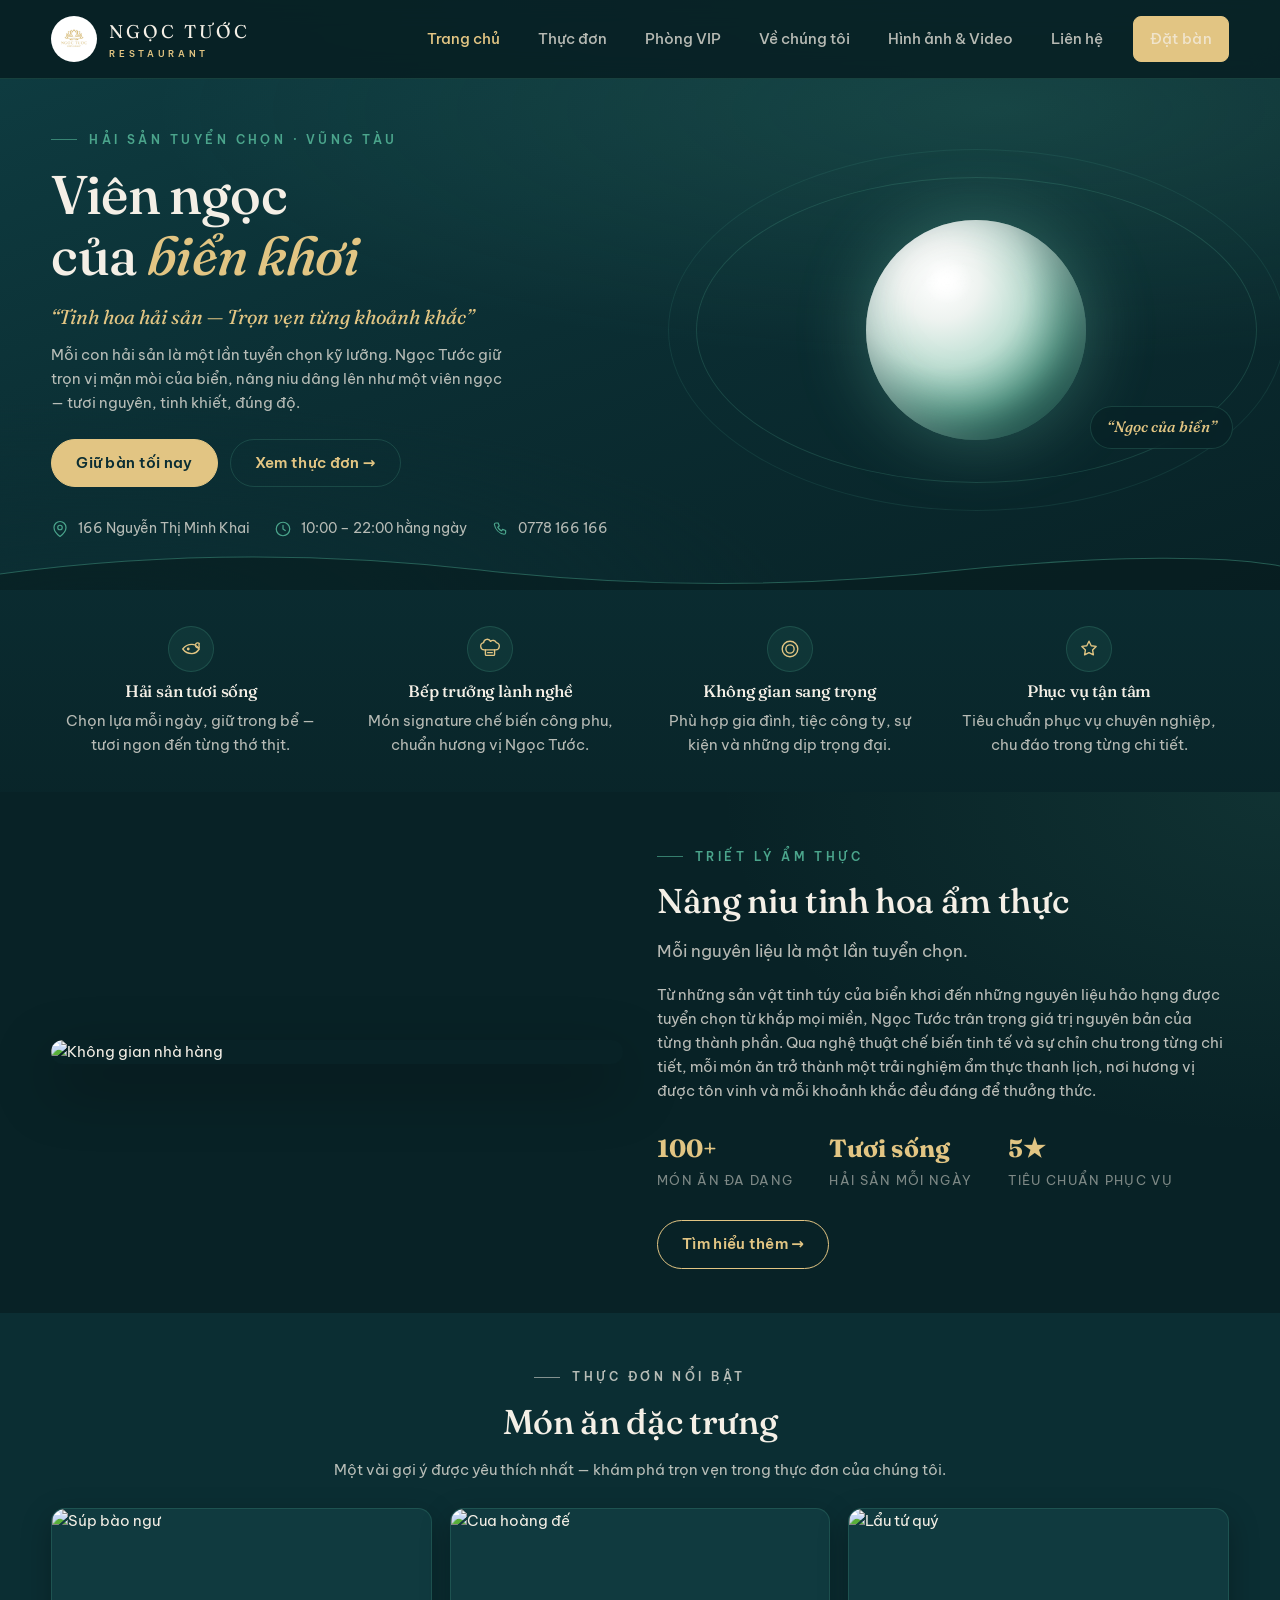
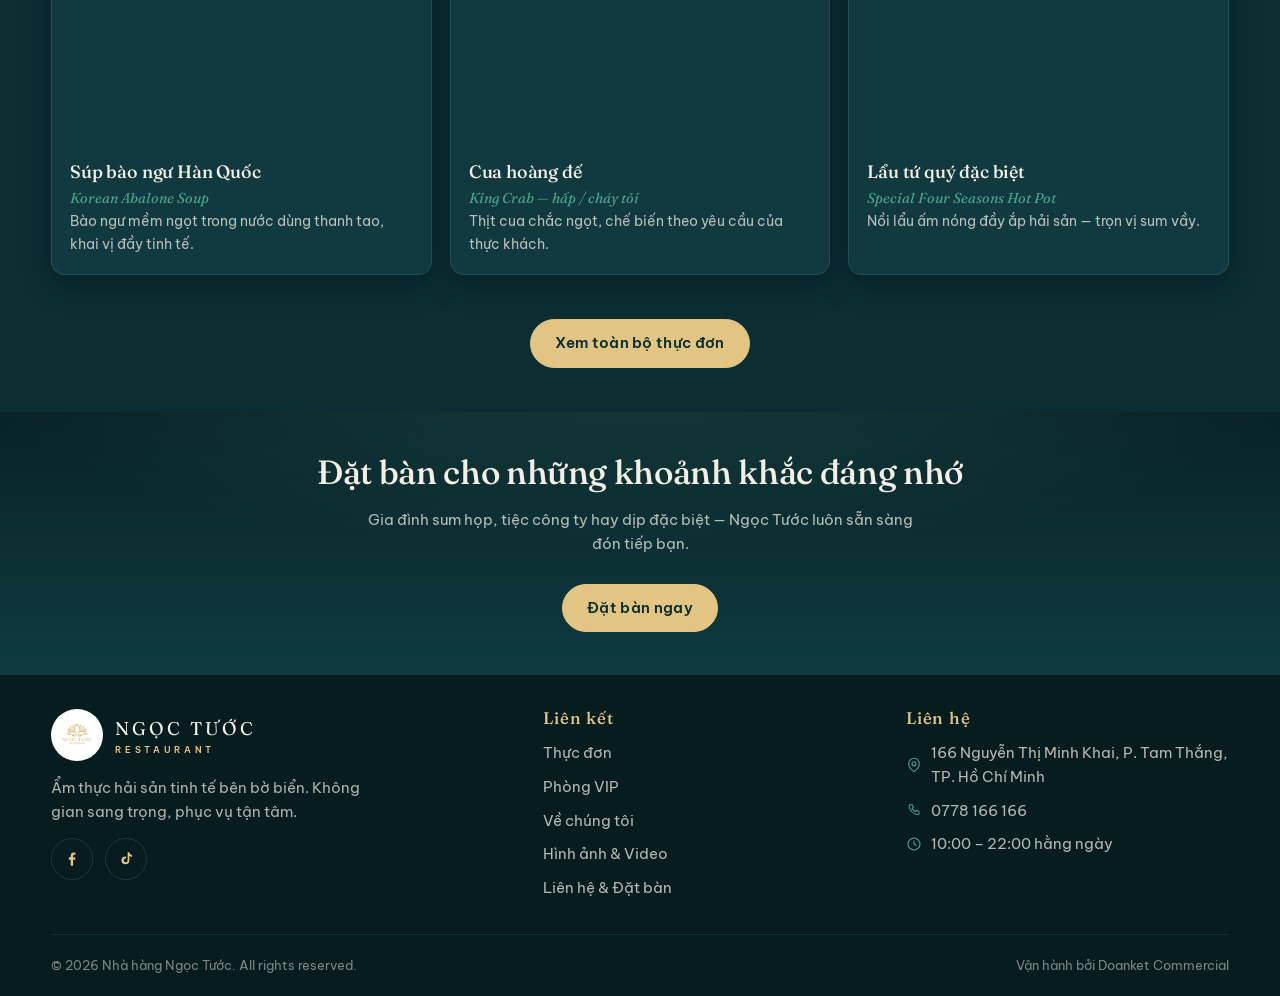
==== commit 0258cc20: "Trang chủ: đổi nội dung khối giới thiệu sang triết lý ẩm thực Thay "Nơi hương vị biển cả gặp gỡ sự t" ====
--- a/index.html
+++ b/index.html
@@ -86,10 +86,10 @@
       <img src="https://images.unsplash.com/photo-1559339352-11d035aa65de?auto=format&fit=crop&w=900&q=80" alt="Không gian nhà hàng">
     </div>
     <div class="reveal">
-      <p class="eyebrow">Câu chuyện của chúng tôi</p>
-      <h2 class="section-title">Nơi hương vị biển cả gặp gỡ sự tinh tế</h2>
-      <p class="lead">Nhà hàng Ngọc Tước ra đời với mong muốn mang đến cho thực khách gần xa một điểm đến ẩm thực trọn vẹn: hải sản tươi ngon, món ăn được chăm chút, và một không gian ấm cúng mà sang trọng.</p>
-      <p style="color:rgba(247,242,233,.75)">Từ những món khai vị nhẹ nhàng, súp bào ngư, cua hoàng đế cho đến các set menu công phu và nồi lẩu tứ quý ấm nóng — mỗi món ăn tại Ngọc Tước là một lời mời gọi bạn chậm lại và tận hưởng.</p>
+      <p class="eyebrow">Triết lý ẩm thực</p>
+      <h2 class="section-title">Nâng niu tinh hoa ẩm thực</h2>
+      <p class="lead">Mỗi nguyên liệu là một lần tuyển chọn.</p>
+      <p style="color:rgba(247,242,233,.75)">Từ những sản vật tinh túy của biển khơi đến những nguyên liệu hảo hạng được tuyển chọn từ khắp mọi miền, Ngọc Tước trân trọng giá trị nguyên bản của từng thành phần. Qua nghệ thuật chế biến tinh tế và sự chỉn chu trong từng chi tiết, mỗi món ăn trở thành một trải nghiệm ẩm thực thanh lịch, nơi hương vị được tôn vinh và mỗi khoảnh khắc đều đáng để thưởng thức.</p>
       <div class="stats">
         <div class="stat"><b>100+</b><span>Món ăn đa dạng</span></div>
         <div class="stat"><b>Tươi sống</b><span>Hải sản mỗi ngày</span></div>
--- a/css/style.css
+++ b/css/style.css
@@ -38,7 +38,7 @@
 html{scroll-behavior:smooth}
 body{
   margin:0;font-family:var(--sans);color:var(--nacre);
-  line-height:1.7;font-size:16px;-webkit-font-smoothing:antialiased;
+  line-height:1.6;font-size:15px;-webkit-font-smoothing:antialiased;
   background:var(--abyss);
   background-image:
     radial-gradient(120% 80% at 82% -5%,rgba(75,165,140,.12),transparent 55%),
@@ -51,8 +51,8 @@
 h1,h2,h3,h4{font-family:var(--serif);font-weight:500;line-height:1.12;margin:0 0 .5em;letter-spacing:-.01em}
 h1,h2{text-wrap:balance}
 .container{width:min(1180px,92%);margin-inline:auto}
-.section{padding:88px 0;position:relative}
-.section--tight{padding:56px 0}
+.section{padding:44px 0;position:relative}
+.section--tight{padding:30px 0}
 .eyebrow{
   font-family:var(--sans);letter-spacing:.3em;text-transform:uppercase;
   font-size:.72rem;font-weight:600;color:var(--jade);margin-bottom:16px;
@@ -60,8 +60,8 @@
 }
 .eyebrow::before{content:"";width:26px;height:1px;background:currentColor;opacity:.7}
 .section-head .eyebrow{justify-content:center}
-.section-title{font-size:clamp(1.9rem,4vw,2.9rem);color:var(--nacre)}
-.section-head{text-align:center;max-width:720px;margin:0 auto 52px}
+.section-title{font-size:clamp(1.5rem,3.2vw,2.15rem);color:var(--nacre)}
+.section-head{text-align:center;max-width:720px;margin:0 auto 26px}
 .section-head p{color:var(--nacre-dim)}
 .lead{font-size:1.08rem;color:var(--nacre-dim)}
 
@@ -69,7 +69,7 @@
 .btn{
   display:inline-flex;align-items:center;gap:.55em;cursor:pointer;
   font-family:var(--sans);font-weight:600;font-size:.95rem;letter-spacing:.02em;
-  padding:14px 30px;border-radius:50px;border:1.5px solid transparent;
+  padding:11px 24px;border-radius:50px;border:1.5px solid transparent;
   transition:transform .22s ease,background .22s ease,color .22s ease,border-color .22s ease;
 }
 .btn svg{width:18px;height:18px}
@@ -108,21 +108,21 @@
     radial-gradient(90% 70% at 8% 105%,rgba(11,46,51,.9),transparent 60%),
     linear-gradient(160deg,var(--abyss-2),var(--abyss) 46%,var(--abyss-3));
 }
-.hero-inner{display:grid;grid-template-columns:1.12fr .88fr;gap:36px;align-items:center;
-  padding:88px 0 104px}
-.hero-copy h1{font-size:clamp(2.6rem,6.2vw,4.6rem);color:var(--nacre);margin-bottom:18px}
+.hero-inner{display:grid;grid-template-columns:1.12fr .88fr;gap:30px;align-items:center;
+  padding:40px 0 50px}
+.hero-copy h1{font-size:clamp(2rem,5vw,3.4rem);color:var(--nacre);margin-bottom:14px}
 .hero-copy h1 em{font-style:italic;color:var(--gold-light)}
 .hero .tagline{font-family:var(--serif);font-style:italic;color:var(--gold-light);
-  font-size:clamp(1.05rem,2.2vw,1.4rem);margin:0 0 14px}
-.hero p.sub{color:var(--nacre-dim);max-width:46ch;margin:0 0 32px}
-.hero-actions{display:flex;gap:14px;align-items:center;flex-wrap:wrap}
-.hero-meta{margin-top:44px;display:flex;gap:30px;flex-wrap:wrap}
+  font-size:clamp(1rem,2vw,1.25rem);margin:0 0 10px}
+.hero p.sub{color:var(--nacre-dim);max-width:46ch;margin:0 0 24px}
+.hero-actions{display:flex;gap:12px;align-items:center;flex-wrap:wrap}
+.hero-meta{margin-top:30px;display:flex;gap:24px;flex-wrap:wrap}
 .hero-meta span{display:inline-flex;align-items:center;gap:9px;font-size:.9rem;color:var(--nacre-dim)}
 .hero-meta svg{width:18px;height:18px;color:var(--jade);flex:none}
 
 /* pearl — signature element */
-.hero-pearl{position:relative;display:grid;place-items:center;min-height:340px}
-.pearl{width:min(300px,32vw);aspect-ratio:1;border-radius:50%;position:relative;
+.hero-pearl{position:relative;display:grid;place-items:center;min-height:250px}
+.pearl{width:min(220px,26vw);aspect-ratio:1;border-radius:50%;position:relative;
   background:radial-gradient(circle at 34% 28%,#ffffff 0%,#eef3f0 18%,#bfe0d4 40%,#6fb6a0 62%,#2e7d6b 82%,#123d38 100%);
   box-shadow:0 0 70px rgba(120,210,185,.32),inset -18px -22px 52px rgba(8,34,38,.55),
     inset 14px 16px 42px rgba(255,255,255,.5);
@@ -141,16 +141,16 @@
 .hero .tide{margin-top:-44px}
 
 /* ---------- Feature strip ---------- */
-.features{display:grid;grid-template-columns:repeat(4,1fr);gap:26px}
-.feature{text-align:center;padding:8px}
-.feature .ic{width:56px;height:56px;margin:0 auto 16px;border-radius:50%;display:grid;place-items:center;
+.features{display:grid;grid-template-columns:repeat(4,1fr);gap:20px}
+.feature{text-align:center;padding:6px}
+.feature .ic{width:46px;height:46px;margin:0 auto 10px;border-radius:50%;display:grid;place-items:center;
   color:var(--gold-light);background:rgba(75,165,140,.1);border:1px solid var(--line)}
-.feature .ic svg{width:26px;height:26px}
-.feature h3{font-size:1.15rem;color:var(--nacre)}
+.feature .ic svg{width:22px;height:22px}
+.feature h3{font-size:1.04rem;color:var(--nacre)}
 .feature p{color:var(--nacre-dim);font-size:.92rem;margin:0}
 
 /* ---------- About split ---------- */
-.split{display:grid;grid-template-columns:1fr 1fr;gap:56px;align-items:center}
+.split{display:grid;grid-template-columns:1fr 1fr;gap:34px;align-items:center}
 .split img{border-radius:var(--radius);box-shadow:var(--shadow);width:100%;height:100%;object-fit:cover}
 .about-band{background:
   radial-gradient(80% 120% at 100% 0,rgba(75,165,140,.12),transparent 55%),
@@ -158,26 +158,26 @@
 .about-band .section-title{color:var(--nacre)}
 .about-band .lead{color:var(--nacre-dim)}
 .stats{display:flex;gap:36px;margin-top:26px;flex-wrap:wrap}
-.stat b{font-family:var(--serif);color:var(--gold-light);font-size:1.9rem;display:block}
+.stat b{font-family:var(--serif);color:var(--gold-light);font-size:1.55rem;display:block}
 .stat span{font-size:.82rem;color:var(--nacre-faint);text-transform:uppercase;letter-spacing:.1em}
 
 /* ---------- Menu categories ---------- */
-.menu-grid{display:grid;grid-template-columns:repeat(3,1fr);gap:26px}
+.menu-grid{display:grid;grid-template-columns:repeat(3,1fr);gap:18px}
 .menu-card{
   background:var(--panel);border:1px solid var(--line);border-radius:var(--radius);
   overflow:hidden;box-shadow:0 10px 30px rgba(0,0,0,.28);transition:transform .28s ease,box-shadow .28s ease,border-color .28s ease;
 }
 .menu-card:hover{transform:translateY(-6px);box-shadow:var(--shadow);border-color:rgba(75,165,140,.45)}
-.menu-card .thumb{aspect-ratio:16/11;overflow:hidden}
+.menu-card .thumb{aspect-ratio:16/10;overflow:hidden}
 .menu-card .thumb img{width:100%;height:100%;object-fit:cover;transition:transform .4s ease}
 .menu-card:hover .thumb img{transform:scale(1.06)}
-.menu-card .body{padding:22px 24px 26px}
-.menu-card h3{font-size:1.25rem;margin-bottom:6px;color:var(--nacre)}
+.menu-card .body{padding:16px 18px 18px}
+.menu-card h3{font-size:1.12rem;margin-bottom:5px;color:var(--nacre)}
 .menu-card p{color:var(--nacre-dim);font-size:.9rem;margin:0}
 .menu-card .en{color:var(--jade);font-family:var(--serif);font-style:italic;font-size:.9rem}
 
 /* ---------- VIP rooms gallery ---------- */
-.room-grid{display:grid;grid-template-columns:repeat(auto-fill,minmax(300px,1fr));gap:24px}
+.room-grid{display:grid;grid-template-columns:repeat(auto-fill,minmax(248px,1fr));gap:18px}
 .room-card{display:flex;flex-direction:column;background:var(--panel);border:1px solid var(--line);
   border-radius:var(--radius);overflow:hidden;box-shadow:0 10px 30px rgba(0,0,0,.28);
   transition:transform .28s ease,box-shadow .28s ease,border-color .28s ease}
@@ -190,15 +190,15 @@
 .room-cap{position:absolute;left:0;right:0;bottom:0;z-index:2;padding:14px 18px}
 .room-cap small{display:block;font-size:.62rem;letter-spacing:.26em;text-transform:uppercase;
   color:var(--gold-light);margin-bottom:4px}
-.room-cap b{font-family:var(--serif);font-weight:500;font-size:1.4rem;color:var(--nacre);line-height:1.1}
+.room-cap b{font-family:var(--serif);font-weight:500;font-size:1.2rem;color:var(--nacre);line-height:1.1}
 .room-photo:focus-visible{outline:2px solid var(--gold-light);outline-offset:-3px}
-.room-body{padding:18px 20px 22px;display:flex;flex-direction:column;gap:12px}
+.room-body{padding:14px 16px 16px;display:flex;flex-direction:column;gap:9px}
 .room-meta{display:flex;flex-wrap:wrap;gap:8px}
 .room-meta span{display:inline-flex;align-items:center;gap:6px;font-size:.74rem;font-weight:600;
   color:var(--gold-light);background:rgba(75,165,140,.1);border:1px solid var(--line);
   border-radius:40px;padding:5px 12px}
 .room-meta svg{width:14px;height:14px;color:var(--jade)}
-.room-body p{margin:0;color:var(--nacre-dim);font-size:.92rem;line-height:1.66}
+.room-body p{margin:0;color:var(--nacre-dim);font-size:.85rem;line-height:1.55}
 
 /* ---------- Lightbox ---------- */
 .lightbox{position:fixed;inset:0;z-index:200;display:none;align-items:center;justify-content:center;
@@ -216,7 +216,20 @@
 .lightbox-close svg{width:20px;height:20px}
 .lightbox-close:hover{background:var(--gold-light);color:var(--abyss);border-color:var(--gold-light)}
 @keyframes lb-in{from{transform:scale(.94);opacity:0}to{transform:none;opacity:1}}
-@media(prefers-reduced-motion:reduce){.lightbox.open figure{animation:none}}
+.lightbox-nav{position:absolute;top:50%;transform:translateY(-50%);width:52px;height:52px;border-radius:50%;
+  border:1px solid var(--line);background:rgba(6,26,29,.72);color:var(--nacre);cursor:pointer;
+  display:grid;place-items:center;transition:background .2s,color .2s,border-color .2s;z-index:2}
+.lightbox-nav svg{width:24px;height:24px}
+.lightbox-nav:hover{background:var(--gold-light);color:var(--abyss);border-color:var(--gold-light)}
+.lightbox-prev{left:26px}
+.lightbox-next{right:26px}
+.lightbox img.swap{animation:lb-swap .26s ease}
+@keyframes lb-swap{from{opacity:.25}to{opacity:1}}
+@media(max-width:640px){
+  .lightbox-nav{width:44px;height:44px}
+  .lightbox-prev{left:10px}.lightbox-next{right:10px}
+}
+@media(prefers-reduced-motion:reduce){.lightbox.open figure,.lightbox img.swap{animation:none}}
 
 /* ---------- Dish list (signature, numbered flow) ---------- */
 .dish-list{display:grid;grid-template-columns:1fr 1fr;gap:8px 48px;margin-top:8px;counter-reset:dish}
@@ -271,16 +284,16 @@
 
 /* ---------- CTA band ---------- */
 .cta-band{
-  position:relative;text-align:center;color:var(--nacre);padding:84px 0;overflow:hidden;
+  position:relative;text-align:center;color:var(--nacre);padding:42px 0;overflow:hidden;
   background:
     radial-gradient(90% 120% at 50% -20%,rgba(75,165,140,.2),transparent 60%),
     linear-gradient(180deg,var(--abyss-3),var(--abyss-2));
 }
-.cta-band h2{color:var(--nacre);font-size:clamp(1.8rem,4vw,2.6rem)}
+.cta-band h2{color:var(--nacre);font-size:clamp(1.5rem,3.2vw,2.1rem)}
 .cta-band p{color:var(--nacre-dim);max-width:560px;margin:10px auto 28px}
 
 /* ---------- Footer ---------- */
-.site-footer{background:var(--charcoal);color:var(--nacre-dim);padding:64px 0 26px;border-top:1px solid var(--line)}
+.site-footer{background:var(--charcoal);color:var(--nacre-dim);padding:34px 0 20px;border-top:1px solid var(--line)}
 .footer-grid{display:grid;grid-template-columns:1.4fr 1fr 1fr;gap:40px}
 .site-footer h4{color:var(--gold-light);font-size:1.05rem;letter-spacing:.05em}
 .site-footer a{color:var(--nacre-dim);font-size:.92rem;display:flex;align-items:center;gap:9px;padding:5px 0;transition:color .2s}
@@ -296,19 +309,31 @@
 }
 .socials a svg{width:18px;height:18px;color:currentColor}
 .socials a:hover{background:var(--gold-light);color:var(--abyss);border-color:var(--gold-light)}
-.footer-bottom{border-top:1px solid rgba(75,165,140,.16);margin-top:44px;padding-top:22px;
+.footer-bottom{border-top:1px solid rgba(75,165,140,.16);margin-top:30px;padding-top:20px;
   display:flex;justify-content:space-between;flex-wrap:wrap;gap:10px;font-size:.82rem;color:var(--nacre-faint)}
 
 /* ---------- Page banner ---------- */
 .page-banner{
-  position:relative;color:var(--nacre);text-align:center;padding:104px 0 84px;overflow:hidden;
+  position:relative;color:var(--nacre);text-align:center;padding:44px 0 32px;overflow:hidden;
   background:
     radial-gradient(90% 140% at 50% -30%,rgba(75,165,140,.2),transparent 60%),
     linear-gradient(160deg,var(--abyss-2),var(--abyss) 55%,var(--abyss-3));
 }
 .page-banner .eyebrow{justify-content:center}
-.page-banner h1{font-size:clamp(2.2rem,5vw,3.4rem);color:var(--nacre)}
+.page-banner h1{font-size:clamp(1.7rem,4vw,2.5rem);color:var(--nacre)}
 .page-banner p{color:var(--nacre-dim);max-width:560px;margin:8px auto 0}
+
+/* ---------- Side-title lead layout (trang con: tiêu đề bên trái, nội dung bên phải) ---------- */
+.lead-split{display:grid;grid-template-columns:minmax(230px,288px) 1fr;gap:46px;align-items:start}
+.lead-aside{position:sticky;top:96px}
+.lead-aside h1{font-size:clamp(1.7rem,2.6vw,2.4rem);color:var(--nacre);margin-bottom:12px}
+.lead-aside p{color:var(--nacre-dim);font-size:.95rem;margin:0}
+.lead-aside p + p{margin-top:12px}
+.lead-actions{margin-top:20px}
+@media(max-width:820px){
+  .lead-split{grid-template-columns:1fr;gap:20px}
+  .lead-aside{position:static}
+}
 
 /* ---------- Creed (philosophy emphasis block) ---------- */
 .creed{
@@ -343,15 +368,17 @@
 /* ---------- Responsive ---------- */
 @media(max-width:920px){
   .features{grid-template-columns:repeat(2,1fr)}
-  .split,.feed-grid,.contact-grid,.hero-inner{grid-template-columns:1fr;gap:34px}
-  .hero-inner{padding:64px 0 84px}
-  .hero-pearl{min-height:260px;order:-1}
+  .split,.feed-grid,.contact-grid,.hero-inner{grid-template-columns:1fr;gap:22px}
+  .hero-inner{padding:26px 0 38px}
+  .hero-pearl{min-height:148px;order:-1}
+  .hero-pearl .pearl{width:130px}
+  .hero-pearl .ring{display:none}
   .menu-grid{grid-template-columns:repeat(2,1fr)}
   .dish-list{grid-template-columns:1fr}
   .footer-grid{grid-template-columns:1fr 1fr}
 }
 @media(max-width:640px){
-  .section{padding:60px 0}
+  .section{padding:42px 0}
   .menu-grid{grid-template-columns:1fr}
   .form-row{grid-template-columns:1fr}
   .footer-grid{grid-template-columns:1fr}
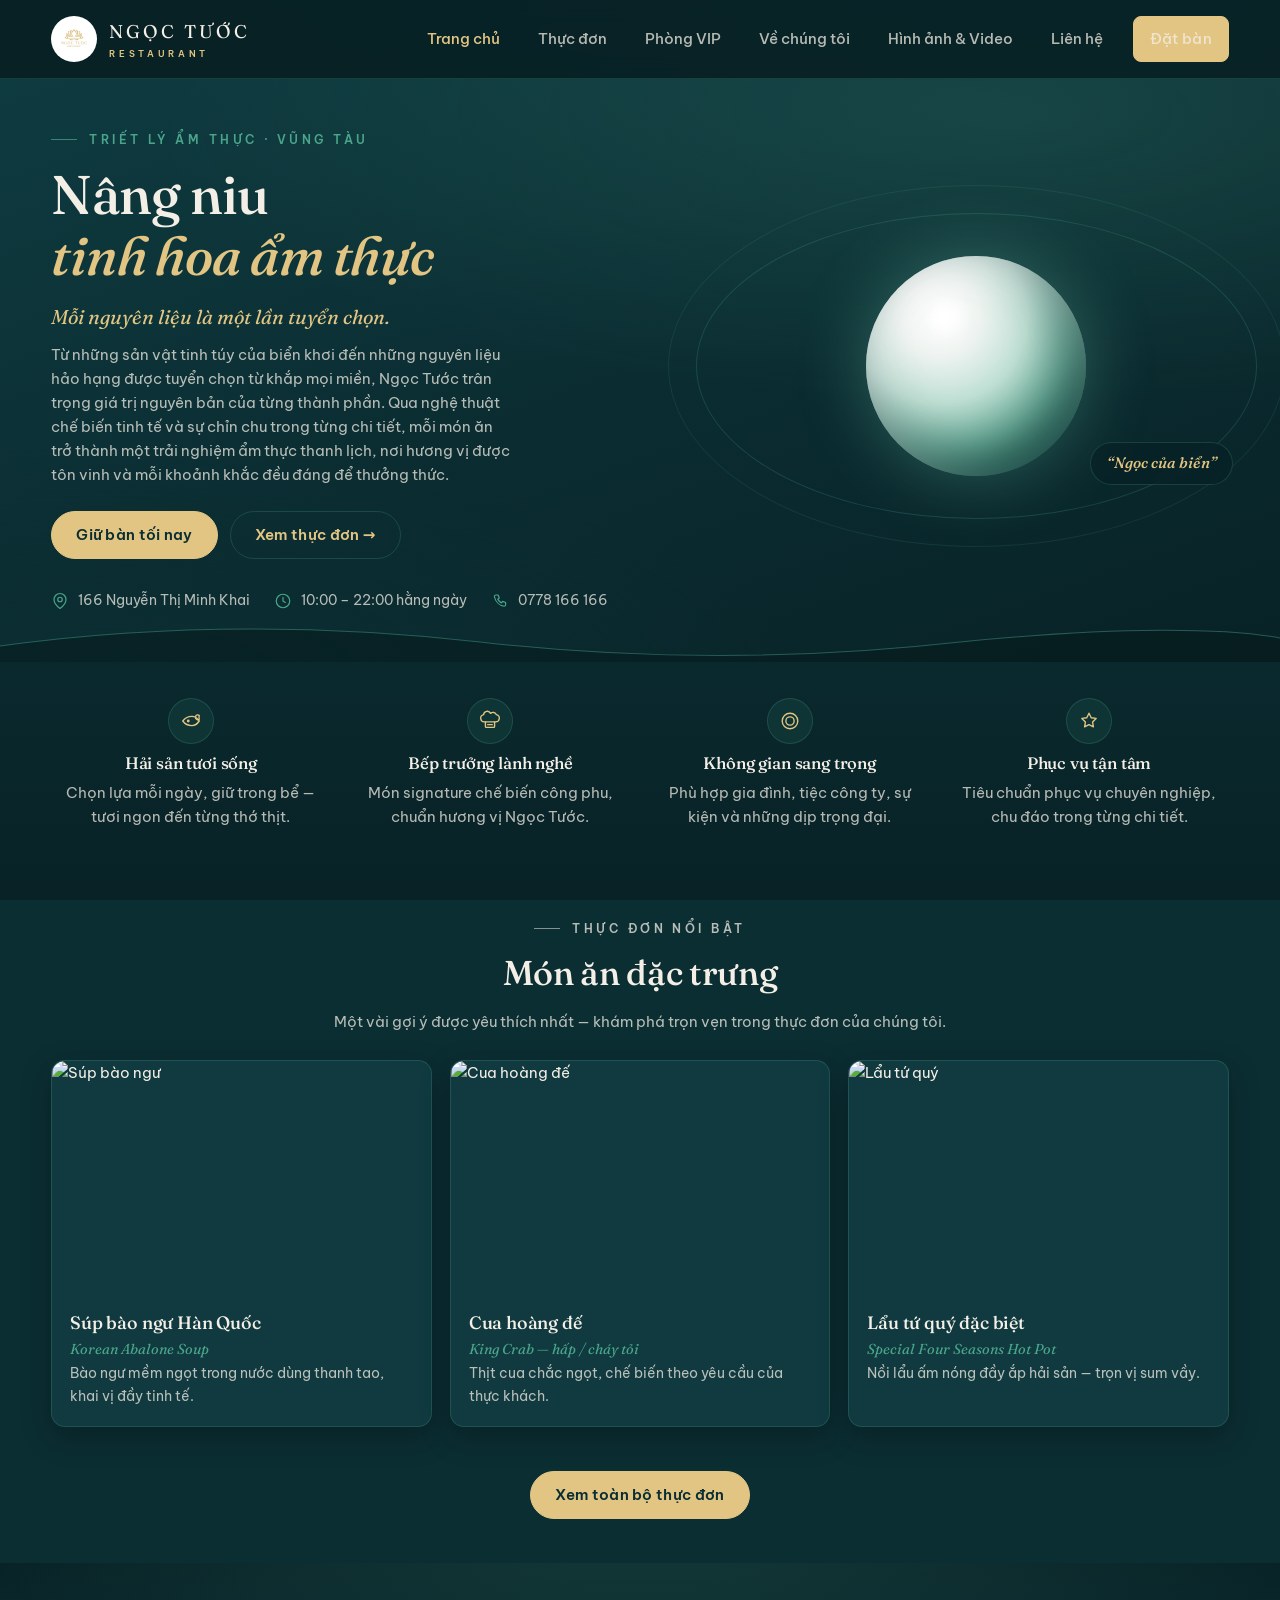
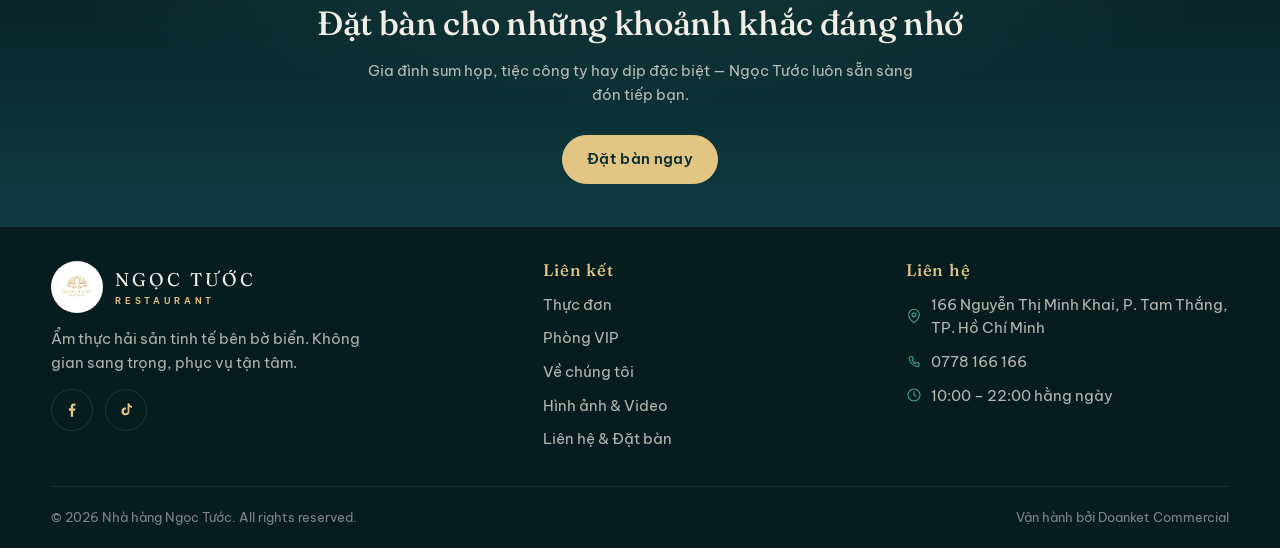
==== commit 262cb2e9: "Trang chủ: đưa triết lý ẩm thực lên hero, bỏ khối giới thiệu cũ Hero thay nội dung "Viên ngọc của bi" ====
--- a/index.html
+++ b/index.html
@@ -40,10 +40,10 @@
 <section class="hero">
   <div class="container hero-inner">
     <div class="hero-copy">
-      <p class="eyebrow">Hải sản tuyển chọn · Vũng Tàu</p>
-      <h1>Viên ngọc<br>của <em>biển khơi</em></h1>
-      <p class="tagline">“Tinh hoa hải sản — Trọn vẹn từng khoảnh khắc”</p>
-      <p class="sub">Mỗi con hải sản là một lần tuyển chọn kỹ lưỡng. Ngọc Tước giữ trọn vị mặn mòi của biển, nâng niu dâng lên như một viên ngọc — tươi nguyên, tinh khiết, đúng độ.</p>
+      <p class="eyebrow">Triết lý ẩm thực · Vũng Tàu</p>
+      <h1>Nâng niu<br><em>tinh hoa ẩm thực</em></h1>
+      <p class="tagline">Mỗi nguyên liệu là một lần tuyển chọn.</p>
+      <p class="sub">Từ những sản vật tinh túy của biển khơi đến những nguyên liệu hảo hạng được tuyển chọn từ khắp mọi miền, Ngọc Tước trân trọng giá trị nguyên bản của từng thành phần. Qua nghệ thuật chế biến tinh tế và sự chỉn chu trong từng chi tiết, mỗi món ăn trở thành một trải nghiệm ẩm thực thanh lịch, nơi hương vị được tôn vinh và mỗi khoảnh khắc đều đáng để thưởng thức.</p>
       <div class="hero-actions">
         <a href="contact.html#dat-ban" class="btn btn--gold">Giữ bàn tối nay</a>
         <a href="menu.html" class="btn btn--ghost">Xem thực đơn →</a>
@@ -75,27 +75,6 @@
       <div class="feature reveal"><div class="ic"><svg viewBox="0 0 24 24" fill="none" stroke="currentColor" stroke-width="1.5" stroke-linecap="round" stroke-linejoin="round"><path d="M6 13a4 4 0 01-1-7.9 4 4 0 017.6-1.4A4 4 0 0119 5.1 4 4 0 0118 13z"/><path d="M7 13v5a1 1 0 001 1h8a1 1 0 001-1v-5"/><path d="M9.5 16h5"/></svg></div><h3>Bếp trưởng lành nghề</h3><p>Món signature chế biến công phu, chuẩn hương vị Ngọc Tước.</p></div>
       <div class="feature reveal"><div class="ic"><svg viewBox="0 0 24 24" fill="none" stroke="currentColor" stroke-width="1.5" stroke-linecap="round" stroke-linejoin="round"><circle cx="12" cy="12" r="8.5"/><circle cx="12" cy="12" r="4.5"/></svg></div><h3>Không gian sang trọng</h3><p>Phù hợp gia đình, tiệc công ty, sự kiện và những dịp trọng đại.</p></div>
       <div class="feature reveal"><div class="ic"><svg viewBox="0 0 24 24" fill="none" stroke="currentColor" stroke-width="1.5" stroke-linecap="round" stroke-linejoin="round"><path d="M12 3.5l2.4 4.9 5.4.8-3.9 3.8.9 5.4-4.8-2.5-4.8 2.5.9-5.4L4.2 9.2l5.4-.8z"/></svg></div><h3>Phục vụ tận tâm</h3><p>Tiêu chuẩn phục vụ chuyên nghiệp, chu đáo trong từng chi tiết.</p></div>
-    </div>
-  </div>
-</section>
-
-<!-- ===== ABOUT ===== -->
-<section class="section about-band">
-  <div class="container split">
-    <div class="reveal">
-      <img src="https://images.unsplash.com/photo-1559339352-11d035aa65de?auto=format&fit=crop&w=900&q=80" alt="Không gian nhà hàng">
-    </div>
-    <div class="reveal">
-      <p class="eyebrow">Triết lý ẩm thực</p>
-      <h2 class="section-title">Nâng niu tinh hoa ẩm thực</h2>
-      <p class="lead">Mỗi nguyên liệu là một lần tuyển chọn.</p>
-      <p style="color:rgba(247,242,233,.75)">Từ những sản vật tinh túy của biển khơi đến những nguyên liệu hảo hạng được tuyển chọn từ khắp mọi miền, Ngọc Tước trân trọng giá trị nguyên bản của từng thành phần. Qua nghệ thuật chế biến tinh tế và sự chỉn chu trong từng chi tiết, mỗi món ăn trở thành một trải nghiệm ẩm thực thanh lịch, nơi hương vị được tôn vinh và mỗi khoảnh khắc đều đáng để thưởng thức.</p>
-      <div class="stats">
-        <div class="stat"><b>100+</b><span>Món ăn đa dạng</span></div>
-        <div class="stat"><b>Tươi sống</b><span>Hải sản mỗi ngày</span></div>
-        <div class="stat"><b>5★</b><span>Tiêu chuẩn phục vụ</span></div>
-      </div>
-      <div style="margin-top:28px"><a href="about.html" class="btn btn--ghost" style="border-color:var(--gold-light);color:var(--gold-light)">Tìm hiểu thêm →</a></div>
     </div>
   </div>
 </section>
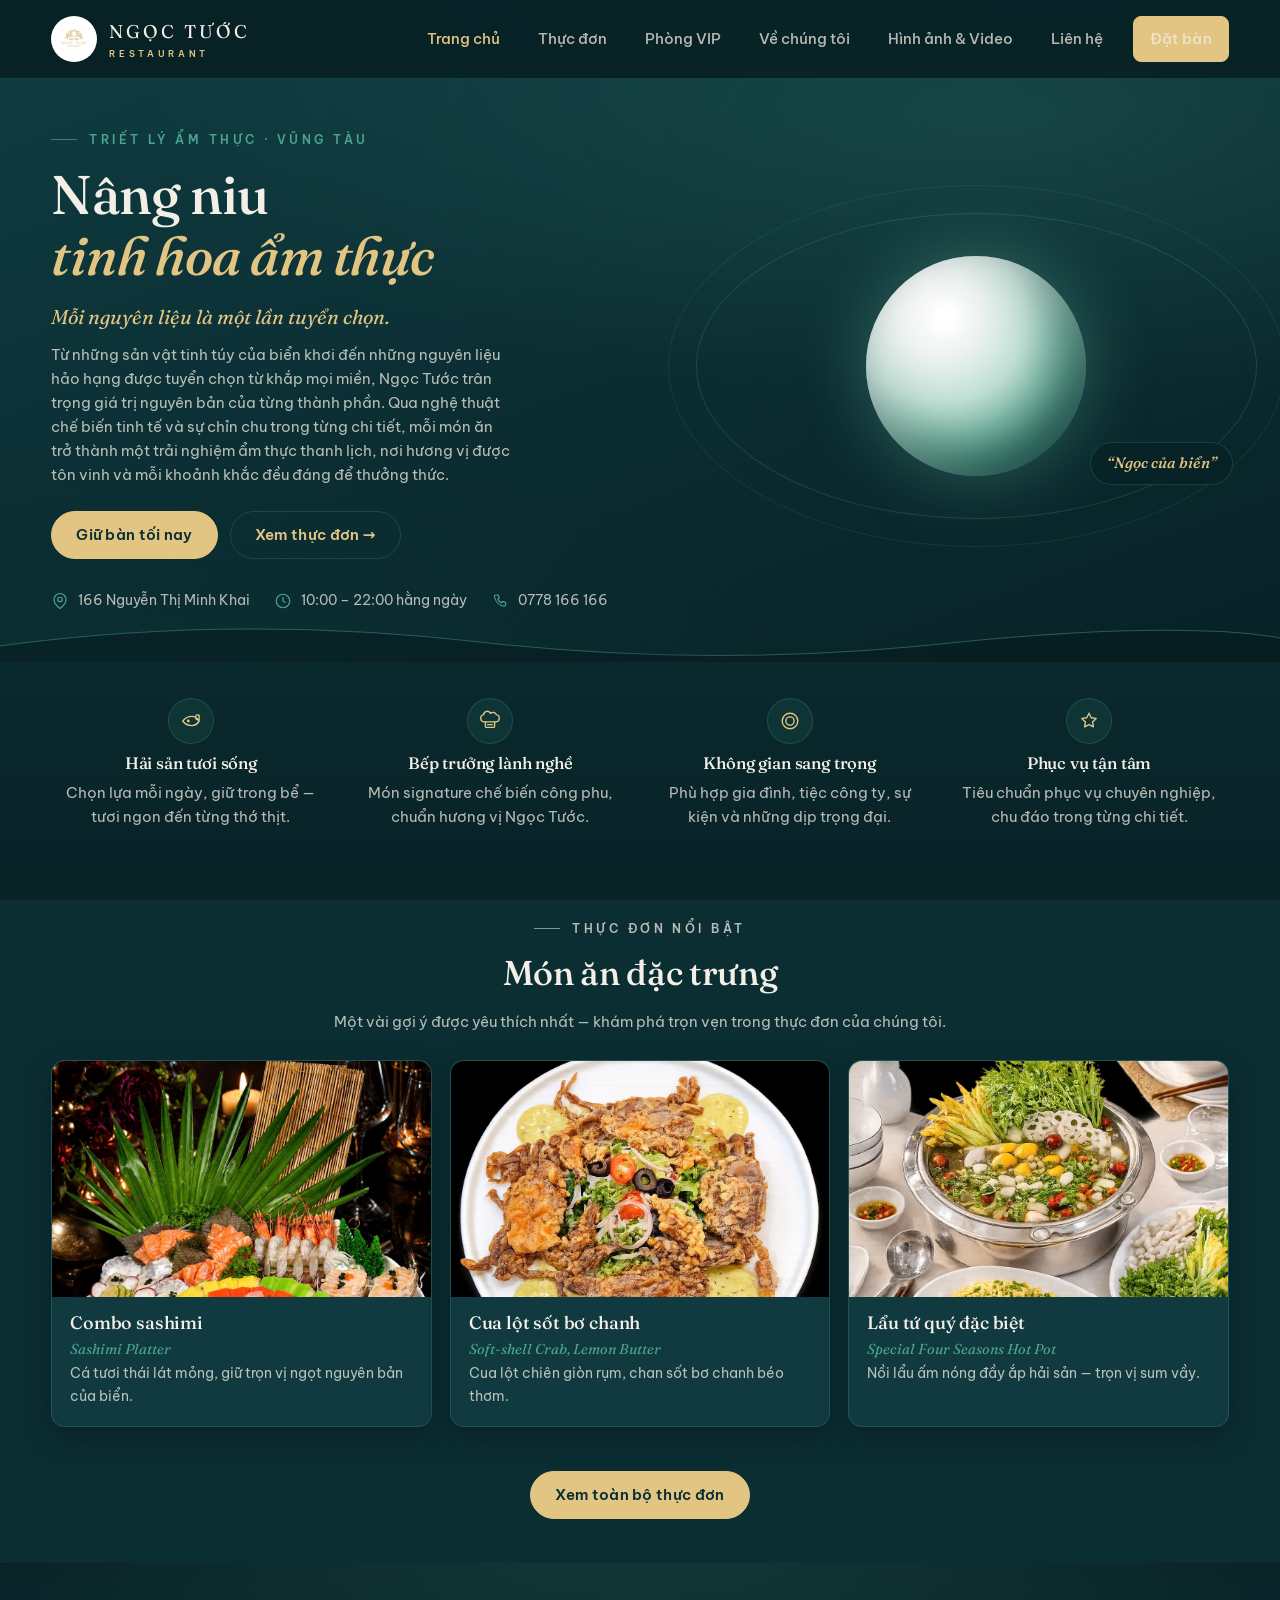
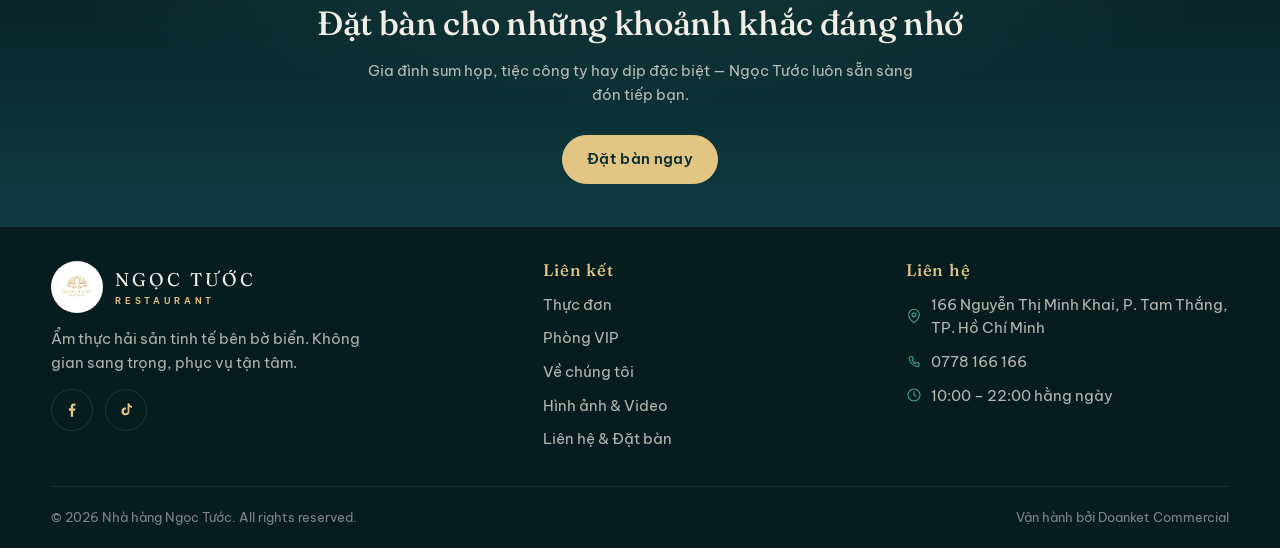
==== commit 24e9e85f: "Thêm 29 ảnh món ăn thật, thay ảnh Unsplash giả - assets/mon-an/: 29 ảnh món chụp thật tại nhà hàng. " ====
--- a/index.html
+++ b/index.html
@@ -89,15 +89,15 @@
     </div>
     <div class="menu-grid">
       <article class="menu-card reveal">
-        <div class="thumb"><img src="https://images.unsplash.com/photo-1559737558-2f5a35f4523b?auto=format&fit=crop&w=700&q=80" alt="Súp bào ngư"></div>
-        <div class="body"><h3>Súp bào ngư Hàn Quốc</h3><p class="en">Korean Abalone Soup</p><p>Bào ngư mềm ngọt trong nước dùng thanh tao, khai vị đầy tinh tế.</p></div>
+        <div class="thumb"><img src="assets/mon-an/combo-sashimi.jpg" alt="Combo sashimi" loading="lazy"></div>
+        <div class="body"><h3>Combo sashimi</h3><p class="en">Sashimi Platter</p><p>Cá tươi thái lát mỏng, giữ trọn vị ngọt nguyên bản của biển.</p></div>
       </article>
       <article class="menu-card reveal">
-        <div class="thumb"><img src="https://images.unsplash.com/photo-1550747545-c896b5f89ff7?auto=format&fit=crop&w=700&q=80" alt="Cua hoàng đế"></div>
-        <div class="body"><h3>Cua hoàng đế</h3><p class="en">King Crab — hấp / cháy tỏi</p><p>Thịt cua chắc ngọt, chế biến theo yêu cầu của thực khách.</p></div>
+        <div class="thumb"><img src="assets/mon-an/cua-lot-sot-bo-chanh.jpg" alt="Cua lột sốt bơ chanh" loading="lazy"></div>
+        <div class="body"><h3>Cua lột sốt bơ chanh</h3><p class="en">Soft-shell Crab, Lemon Butter</p><p>Cua lột chiên giòn rụm, chan sốt bơ chanh béo thơm.</p></div>
       </article>
       <article class="menu-card reveal">
-        <div class="thumb"><img src="https://images.unsplash.com/photo-1585032226651-759b368d7246?auto=format&fit=crop&w=700&q=80" alt="Lẩu tứ quý"></div>
+        <div class="thumb"><img src="assets/mon-an/lau-tu-quy.jpg" alt="Lẩu tứ quý đặc biệt" loading="lazy"></div>
         <div class="body"><h3>Lẩu tứ quý đặc biệt</h3><p class="en">Special Four Seasons Hot Pot</p><p>Nồi lẩu ấm nóng đầy ắp hải sản — trọn vị sum vầy.</p></div>
       </article>
     </div>
--- a/css/style.css
+++ b/css/style.css
@@ -200,6 +200,18 @@
 .room-meta svg{width:14px;height:14px;color:var(--jade)}
 .room-body p{margin:0;color:var(--nacre-dim);font-size:.85rem;line-height:1.55}
 
+/* ---------- Dish photo gallery ---------- */
+.dish-grid{display:grid;grid-template-columns:repeat(auto-fill,minmax(186px,1fr));gap:14px}
+.dish-tile{position:relative;display:block;border-radius:var(--radius);overflow:hidden;
+  aspect-ratio:1;border:1px solid var(--line);box-shadow:0 8px 22px rgba(0,0,0,.25)}
+.dish-tile img{width:100%;height:100%;object-fit:cover;transition:transform .45s ease}
+.dish-tile:hover img{transform:scale(1.07)}
+.dish-tile::after{content:"";position:absolute;inset:0;pointer-events:none;
+  background:linear-gradient(to top,rgba(6,26,29,.88),rgba(6,26,29,.12) 46%,transparent 66%)}
+.dish-tile b{position:absolute;left:0;right:0;bottom:0;z-index:2;padding:10px 12px;
+  font-family:var(--serif);font-weight:500;font-size:.95rem;color:var(--nacre);line-height:1.2}
+.dish-tile:focus-visible{outline:2px solid var(--gold-light);outline-offset:-3px}
+
 /* ---------- Lightbox ---------- */
 .lightbox{position:fixed;inset:0;z-index:200;display:none;align-items:center;justify-content:center;
   padding:5vh 5vw;background:rgba(5,22,25,.9);backdrop-filter:blur(8px)}
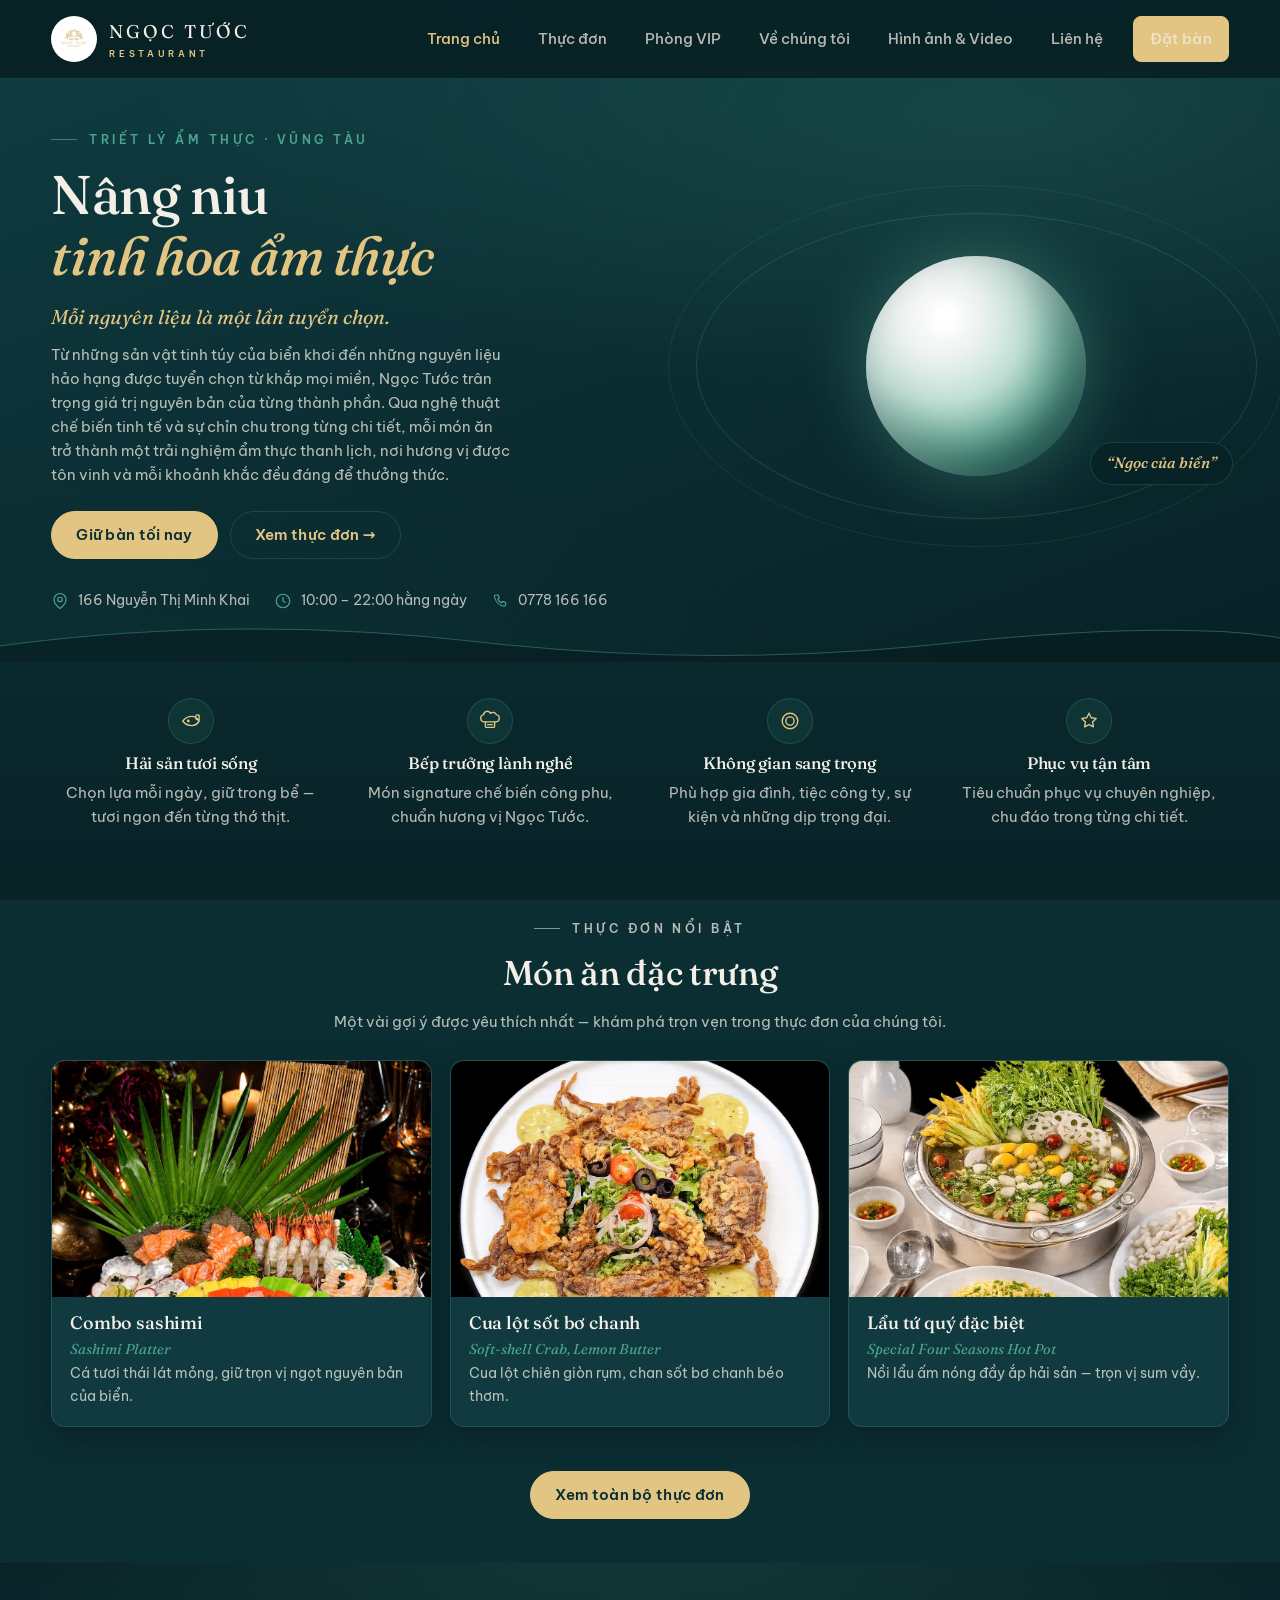
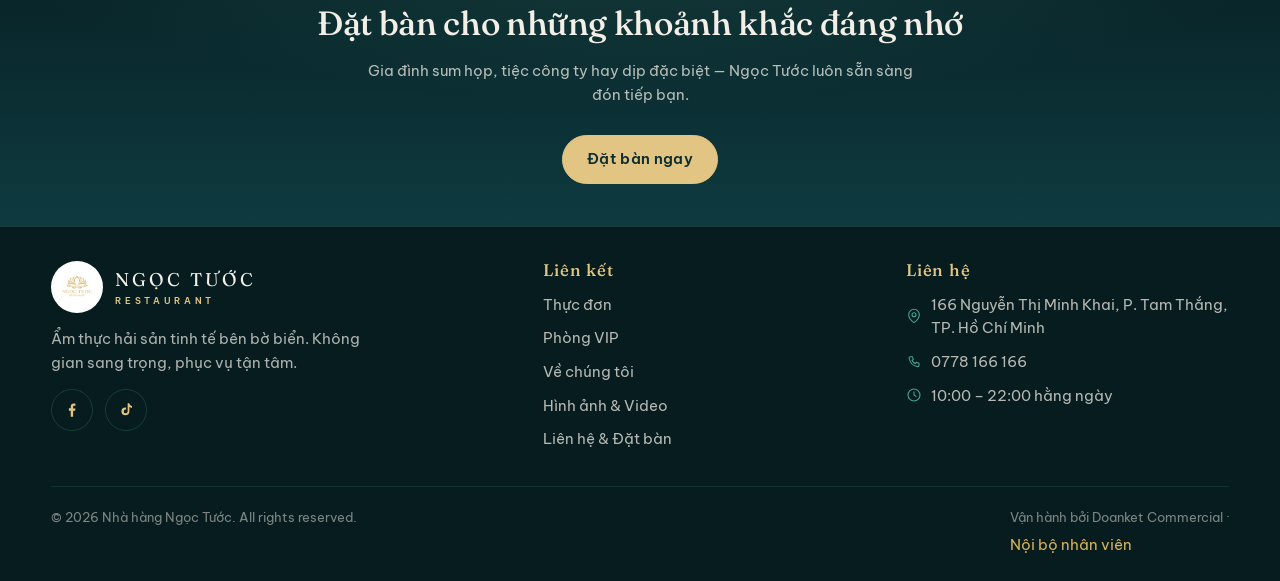
==== commit 65ab3e4f: "Thêm cổng nội bộ nhân viên (quytrinh.html) + link footer - Cổng Quy trình & Cẩm nang nhập việc 17 bộ" ====
--- a/index.html
+++ b/index.html
@@ -148,7 +148,7 @@
     </div>
     <div class="footer-bottom">
       <span>© <span id="year">2026</span> Nhà hàng Ngọc Tước. All rights reserved.</span>
-      <span>Vận hành bởi Doanket Commercial</span>
+      <span>Vận hành bởi Doanket Commercial · <a href="quytrinh.html" style="color:var(--gold-dark)">Nội bộ nhân viên</a></span>
     </div>
   </div>
 </footer>
